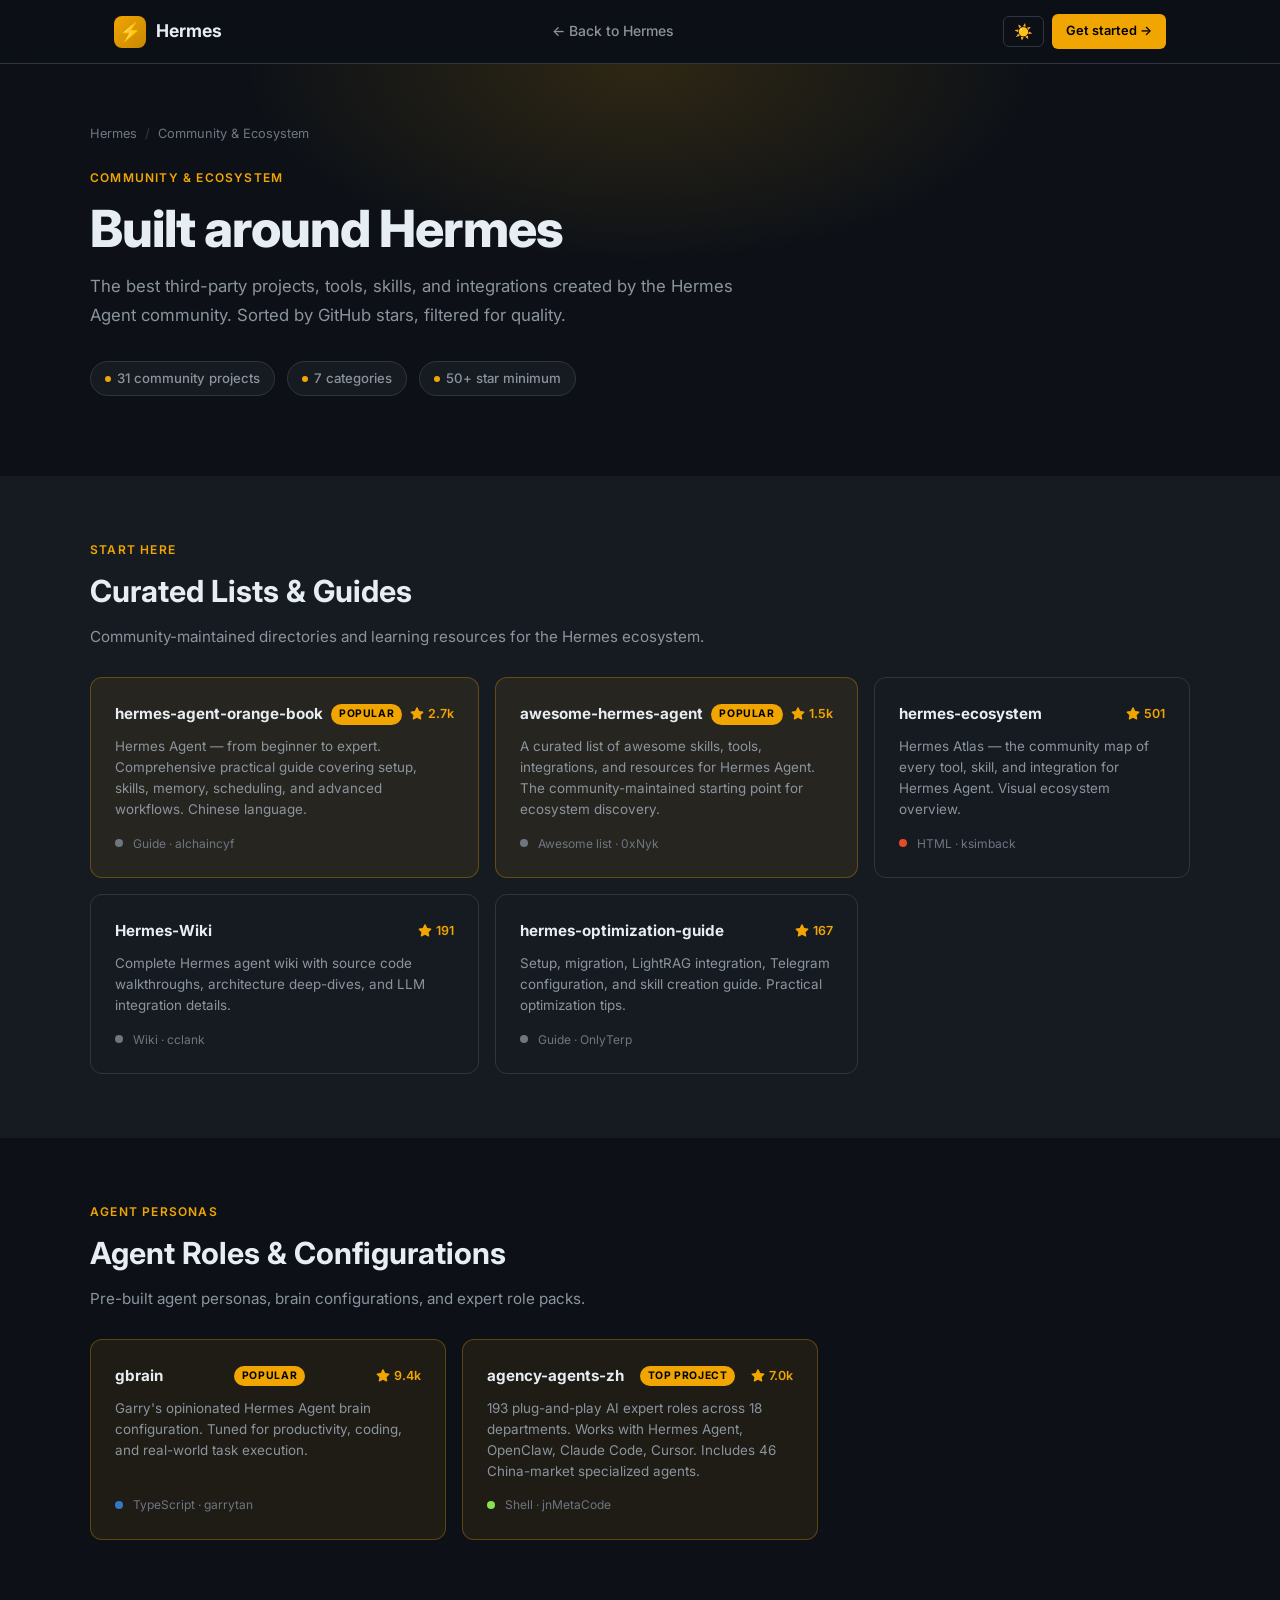
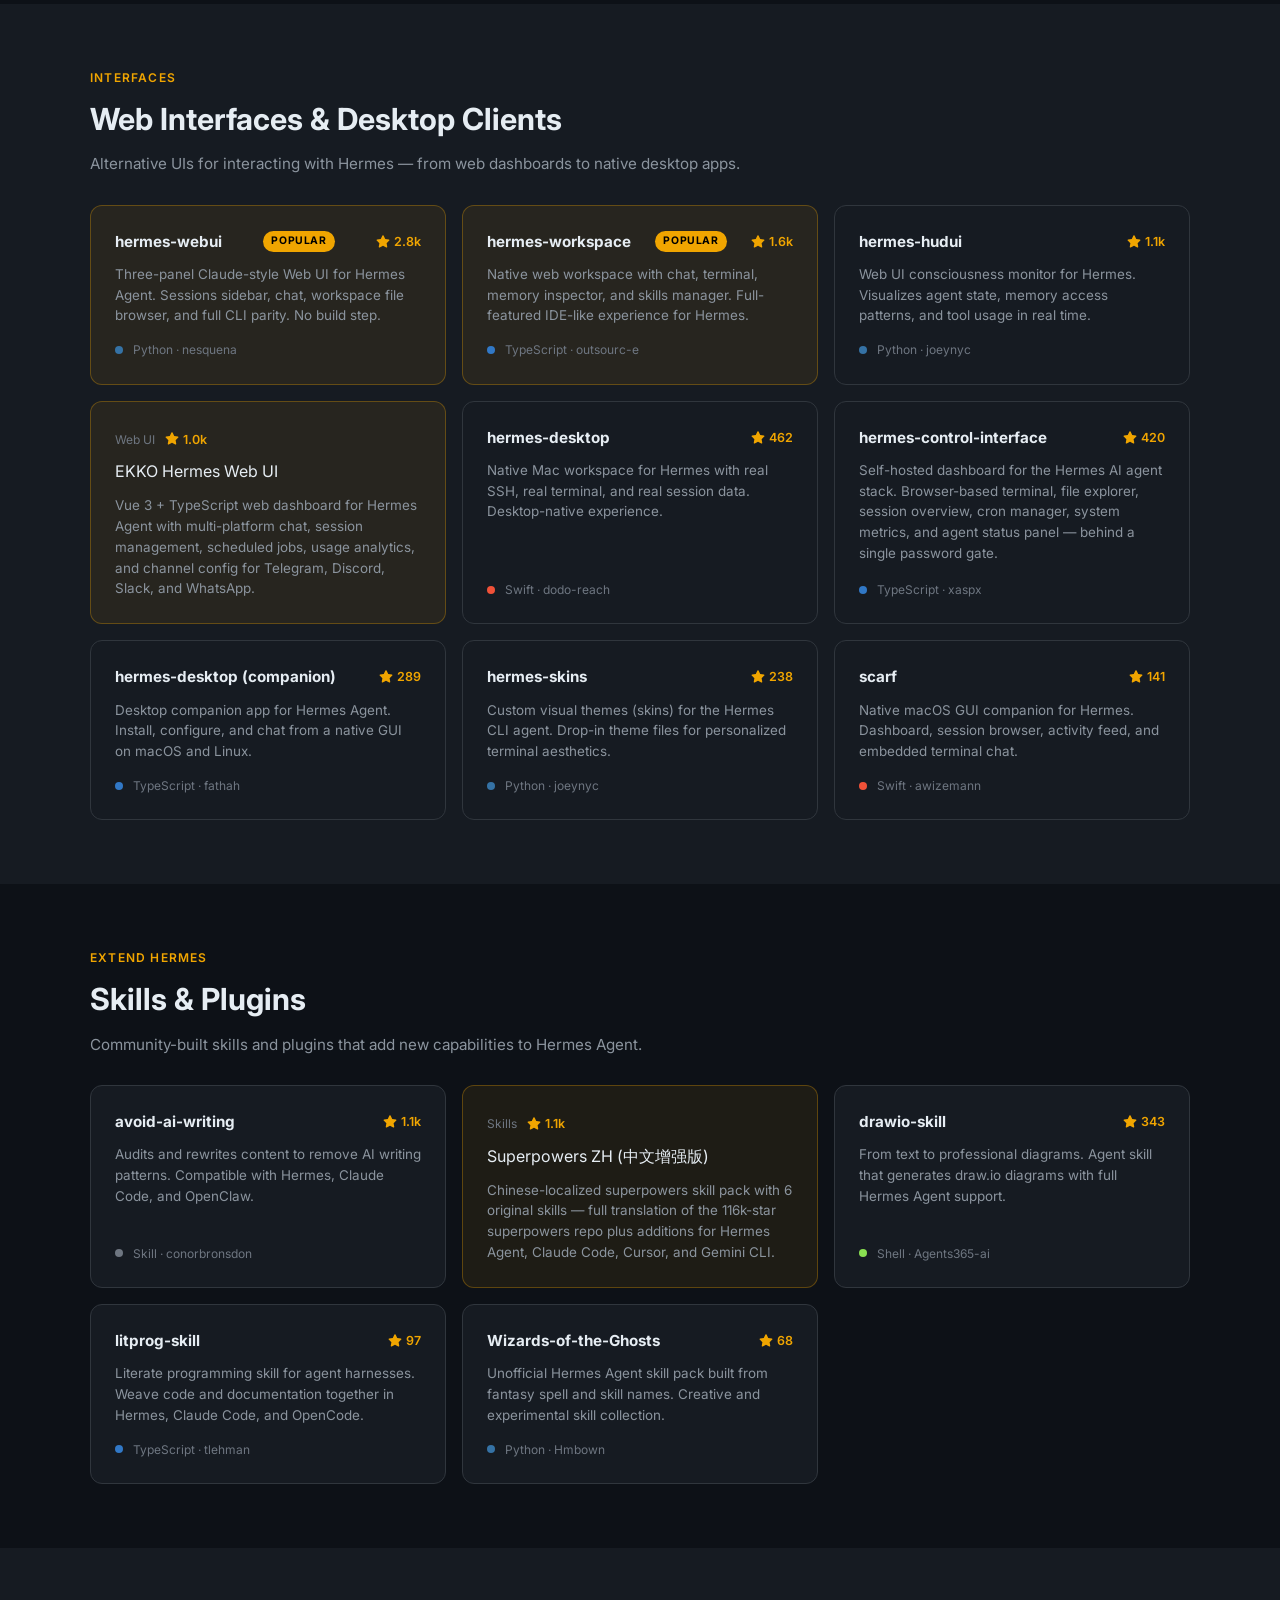
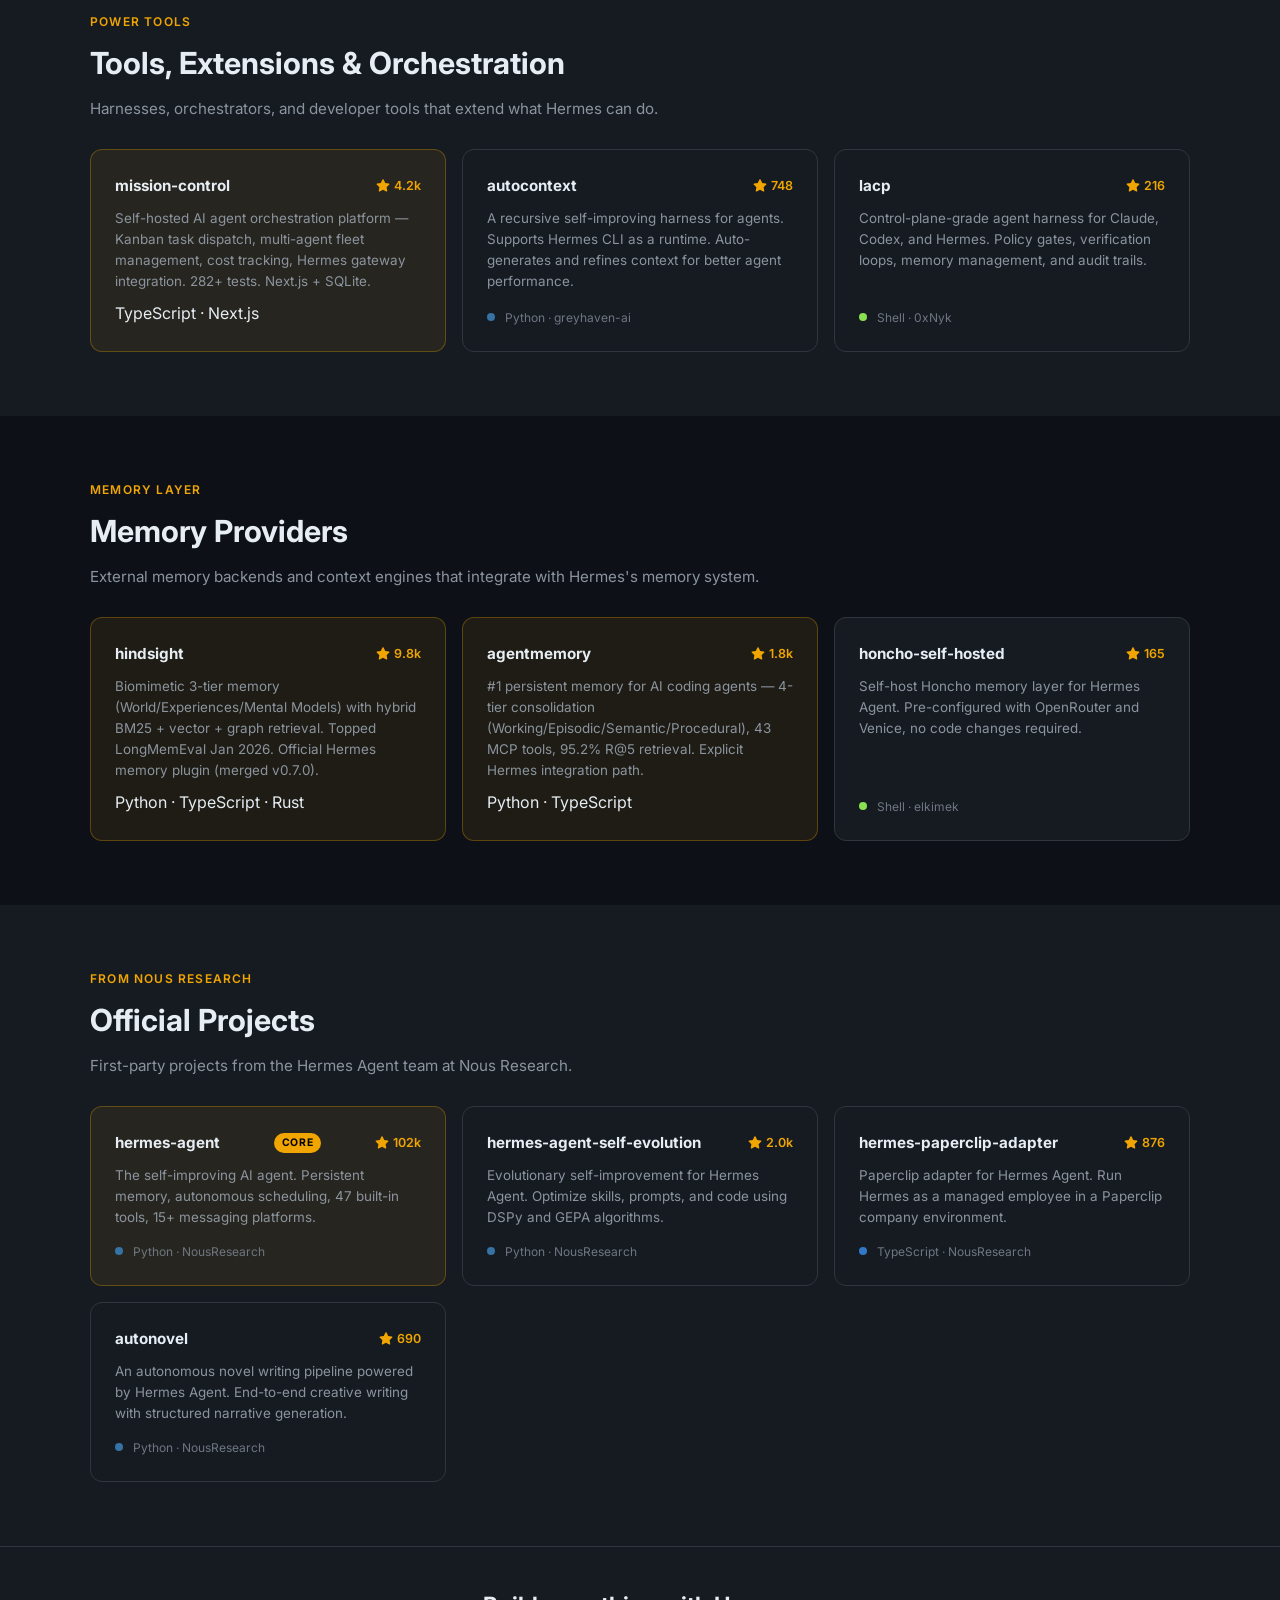
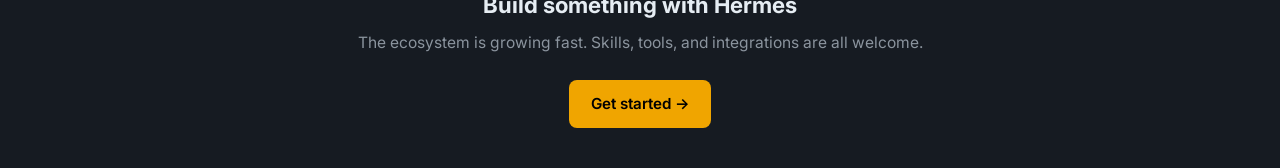
==== community/index.html @ 87315afb "docs(community): update star counts + sort projects by stars within each category" ====
<!DOCTYPE html>
<html lang="en" data-theme="dark">
<head>
  <script>
    // Canonical URL: strip trailing index.html so links always show the clean path
    (function(){
      var p = window.location.pathname;
      if (p.endsWith('/index.html')) {
        var clean = p.slice(0, p.length - 'index.html'.length);
        window.history.replaceState(null, '', clean + window.location.search + window.location.hash);
      }
    })();
  </script>
  <meta charset="UTF-8" />
  <meta name="viewport" content="width=device-width, initial-scale=1.0" />
  <title>Hermes Ecosystem — Community Projects &amp; Tools</title>
  <meta name="description" content="The best third-party projects, tools, skills, and integrations built around Hermes Agent by the open-source community." />
  <meta property="og:title" content="Hermes Ecosystem — Community Projects & Tools" />
  <meta property="og:description" content="The best third-party projects, tools, skills, and integrations built around Hermes Agent." />
  <meta property="og:type" content="website" />
  <link rel="icon" href="data:image/svg+xml,<svg xmlns='http://www.w3.org/2000/svg' viewBox='0 0 100 100'><text y='.9em' font-size='90'>⚡</text></svg>" />
  <link rel="preconnect" href="https://fonts.googleapis.com" />
  <link rel="preconnect" href="https://fonts.gstatic.com" crossorigin />
  <link href="https://fonts.googleapis.com/css2?family=Inter:wght@300;400;500;600;700;800&family=JetBrains+Mono:wght@400;500&display=swap" rel="stylesheet" />
  <style>
    :root {
      --bg-primary: #0d1117;
      --bg-secondary: #161b22;
      --bg-tertiary: #21262d;
      --bg-card: #161b22;
      --bg-card-hover: #1c2128;
      --border: #30363d;
      --border-hover: #484f58;
      --text-primary: #e6edf3;
      --text-secondary: #8b949e;
      --text-muted: #6e7681;
      --accent: #f0a500;
      --accent-dim: #c88800;
      --accent-glow: rgba(240,165,0,0.15);
      --accent-subtle: rgba(240,165,0,0.08);
      --green: #3fb950;
      --red: #f85149;
      --blue: #58a6ff;
      --purple: #bc8cff;
      --nav-height: 64px;
      --radius: 8px;
      --radius-lg: 12px;
      --shadow: 0 1px 3px rgba(0,0,0,0.4),0 4px 16px rgba(0,0,0,0.3);
    }
    [data-theme="light"] {
      --bg-primary: #ffffff;
      --bg-secondary: #f6f8fa;
      --bg-tertiary: #eaeef2;
      --bg-card: #ffffff;
      --bg-card-hover: #f6f8fa;
      --border: #d0d7de;
      --border-hover: #9198a1;
      --text-primary: #1f2328;
      --text-secondary: #656d76;
      --text-muted: #9198a1;
      --accent: #c07800;
      --accent-dim: #a06000;
      --accent-glow: rgba(192,120,0,0.12);
      --accent-subtle: rgba(192,120,0,0.06);
      --green: #1a7f37;
      --red: #cf222e;
      --blue: #0969da;
      --purple: #7c3aed;
      --shadow: 0 1px 3px rgba(0,0,0,0.1),0 4px 16px rgba(0,0,0,0.06);
    }
    *,*::before,*::after{box-sizing:border-box;margin:0;padding:0}
    html{scroll-behavior:smooth;font-size:16px;overflow-x:hidden}
    body{font-family:'Inter',-apple-system,BlinkMacSystemFont,'Segoe UI',sans-serif;background:var(--bg-primary);color:var(--text-primary);line-height:1.6;transition:background 0.2s,color 0.2s;-webkit-font-smoothing:antialiased}
    a{color:var(--accent);text-decoration:none;transition:color 0.15s}
    a:hover{color:var(--accent-dim)}
    ::-webkit-scrollbar{width:6px;height:6px}
    ::-webkit-scrollbar-track{background:var(--bg-secondary)}
    ::-webkit-scrollbar-thumb{background:var(--border);border-radius:3px}

    /* Nav */
    #nav{position:fixed;top:0;left:0;right:0;height:var(--nav-height);background:rgba(13,17,23,0.92);backdrop-filter:blur(12px);-webkit-backdrop-filter:blur(12px);border-bottom:1px solid var(--border);z-index:1000}
    [data-theme="light"] #nav{background:rgba(255,255,255,0.92)}
    .nav-inner{max-width:1100px;margin:0 auto;padding:0 24px;height:100%;display:flex;align-items:center;justify-content:space-between;gap:16px}
    .nav-logo{display:flex;align-items:center;gap:10px;font-weight:700;font-size:1.1rem;color:var(--text-primary);text-decoration:none;flex-shrink:0}
    .nav-logo-icon{width:32px;height:32px;background:linear-gradient(135deg,var(--accent),var(--accent-dim));border-radius:8px;display:flex;align-items:center;justify-content:center;font-size:18px;line-height:1}
    .nav-back{display:flex;align-items:center;gap:6px;color:var(--text-secondary);font-size:0.875rem;font-weight:500;padding:6px 12px;border-radius:6px;transition:color 0.15s,background 0.15s;text-decoration:none}
    .nav-back:hover{color:var(--text-primary);background:var(--bg-tertiary)}
    .btn-theme{background:none;border:1px solid var(--border);color:var(--text-secondary);cursor:pointer;padding:7px 10px;border-radius:6px;font-size:15px;line-height:1;transition:border-color 0.15s,color 0.15s,background 0.15s}
    .btn-theme:hover{border-color:var(--border-hover);color:var(--text-primary);background:var(--bg-tertiary)}
    .hamburger{display:none;flex-direction:column;gap:5px;cursor:pointer;padding:6px;border:1px solid var(--border);border-radius:6px;background:none;transition:border-color 0.15s;flex-shrink:0}
    .hamburger:hover{border-color:var(--border-hover)}
    .hamburger span{display:block;width:20px;height:2px;background:var(--text-secondary);border-radius:2px;transition:transform 0.2s,opacity 0.2s}
    .hamburger.open span:nth-child(1){transform:translateY(7px) rotate(45deg)}
    .hamburger.open span:nth-child(2){opacity:0}
    .hamburger.open span:nth-child(3){transform:translateY(-7px) rotate(-45deg)}
    #community-mobile-menu{display:none;position:fixed;top:var(--nav-height);left:0;right:0;background:var(--bg-secondary);border-bottom:1px solid var(--border);padding:16px 24px;z-index:999;flex-direction:column;gap:4px}
    #community-mobile-menu.open{display:flex}
    #community-mobile-menu a{color:var(--text-secondary);font-size:0.95rem;font-weight:500;padding:10px 12px;border-radius:6px;transition:color 0.15s,background 0.15s;text-decoration:none}
    #community-mobile-menu a:hover{color:var(--text-primary);background:var(--bg-tertiary)}
    .btn-cta{background:var(--accent);color:#000;font-size:0.8rem;font-weight:600;padding:7px 14px;border-radius:6px;border:none;cursor:pointer;text-decoration:none;display:inline-block;transition:background 0.15s,transform 0.1s;white-space:nowrap}
    .btn-cta:hover{background:var(--accent-dim);color:#000;transform:translateY(-1px)}

    /* Layout */
    main{padding-top:var(--nav-height)}
    .hero{padding:60px 24px 48px;background:var(--bg-primary);position:relative;overflow:hidden}
    .hero::before{content:'';position:absolute;top:-200px;left:50%;transform:translateX(-50%);width:800px;height:400px;background:radial-gradient(ellipse at center,var(--accent-glow) 0%,transparent 70%);pointer-events:none}
    .container{max-width:1100px;margin:0 auto;position:relative}
    .section{padding:64px 24px}
    .section-alt{background:var(--bg-secondary)}

    /* Breadcrumb */
    .breadcrumb{display:flex;align-items:center;gap:8px;font-size:0.8rem;color:var(--text-muted);margin-bottom:24px;flex-wrap:wrap}
    .breadcrumb a{color:var(--text-muted)}
    .breadcrumb a:hover{color:var(--accent)}
    .breadcrumb-sep{opacity:0.4}

    /* Hero content */
    .page-label{font-size:0.75rem;font-weight:600;letter-spacing:0.1em;text-transform:uppercase;color:var(--accent);margin-bottom:12px}
    .page-title{font-size:clamp(2rem,5vw,3.2rem);font-weight:800;line-height:1.1;letter-spacing:-0.02em;margin-bottom:16px}
    .page-sub{font-size:1.05rem;color:var(--text-secondary);max-width:680px;line-height:1.7;margin-bottom:32px}

    /* Stats bar */
    .stats-bar{display:flex;flex-wrap:wrap;gap:12px;margin-bottom:32px}
    .stat-pill{display:inline-flex;align-items:center;gap:6px;background:var(--bg-secondary);border:1px solid var(--border);color:var(--text-secondary);font-size:0.825rem;font-weight:500;padding:6px 14px;border-radius:100px}
    .stat-pill .dot{width:6px;height:6px;background:var(--accent);border-radius:50%;flex-shrink:0}

    /* Category sections */
    .cat-label{font-size:0.75rem;font-weight:600;letter-spacing:0.1em;text-transform:uppercase;color:var(--accent);margin-bottom:8px}
    .cat-title{font-size:clamp(1.4rem,3vw,1.9rem);font-weight:700;margin-bottom:8px;color:var(--text-primary)}
    .cat-desc{font-size:0.95rem;color:var(--text-secondary);max-width:680px;line-height:1.65;margin-bottom:28px}

    /* Project cards */
    .project-grid{display:grid;grid-template-columns:repeat(3,1fr);gap:16px;margin-bottom:0}
    .project-card{background:var(--bg-card);border:1px solid var(--border);border-radius:var(--radius-lg);padding:24px;display:flex;flex-direction:column;gap:10px;transition:border-color 0.2s,transform 0.15s,background 0.2s;text-decoration:none;color:inherit}
    .project-card:hover{border-color:var(--accent);transform:translateY(-3px);background:var(--bg-card-hover);color:inherit}
    .project-header{display:flex;align-items:center;justify-content:space-between;gap:8px}
    .project-name{font-size:0.95rem;font-weight:700;color:var(--text-primary);overflow:hidden;text-overflow:ellipsis;white-space:nowrap}
    .project-stars{display:inline-flex;align-items:center;gap:4px;font-size:0.78rem;font-weight:600;color:var(--accent);white-space:nowrap;flex-shrink:0}
    .project-stars svg{width:14px;height:14px;fill:var(--accent)}
    .project-desc{font-size:0.84rem;color:var(--text-secondary);line-height:1.55;flex:1}
    .project-meta{display:flex;align-items:center;gap:10px;font-size:0.75rem;color:var(--text-muted);margin-top:auto;padding-top:4px}
    .lang-dot{width:8px;height:8px;border-radius:50%;flex-shrink:0}
    .lang-python{background:#3572A5}
    .lang-ts{background:#3178c6}
    .lang-js{background:#f1e05a}
    .lang-swift{background:#F05138}
    .lang-shell{background:#89e051}
    .lang-html{background:#e34c26}
    .lang-go{background:#00ADD8}
    .lang-rust{background:#dea584}
    .lang-makefile{background:#427819}
    .lang-docs{background:var(--text-muted)}

    /* Featured card (wider) */
    .project-card.featured{border-color:rgba(240,165,0,0.3);background:var(--accent-subtle)}
    .project-card.featured:hover{border-color:var(--accent)}
    .featured-badge{font-size:0.65rem;font-weight:700;letter-spacing:0.06em;text-transform:uppercase;background:var(--accent);color:#000;padding:2px 8px;border-radius:100px;flex-shrink:0}

    /* CTA footer */
    .cta-strip{background:var(--bg-secondary);border-top:1px solid var(--border);padding:40px 24px;text-align:center}
    .cta-strip h2{font-size:1.4rem;font-weight:700;margin-bottom:8px}
    .cta-strip p{color:var(--text-secondary);margin-bottom:24px;font-size:0.975rem}
    .cta-btns{display:flex;gap:12px;justify-content:center;flex-wrap:wrap}
    .btn-primary{display:inline-flex;align-items:center;gap:6px;background:var(--accent);color:#000;font-weight:600;font-size:0.95rem;padding:12px 22px;border-radius:8px;transition:background 0.15s,transform 0.1s}
    .btn-primary:hover{background:var(--accent-dim);color:#000;transform:translateY(-1px)}
    .btn-secondary{display:inline-flex;align-items:center;gap:6px;background:var(--bg-card);border:1px solid var(--border);color:var(--text-primary);font-weight:500;font-size:0.95rem;padding:12px 22px;border-radius:8px;transition:border-color 0.15s,background 0.15s}
    .btn-secondary:hover{border-color:var(--border-hover);background:var(--bg-card-hover);color:var(--text-primary)}

    /* Responsive */
    @media(max-width:900px){.project-grid{grid-template-columns:repeat(2,1fr)}}
    @media(max-width:640px){
      .project-grid{grid-template-columns:1fr}
      .nav-back{display:none}
      .btn-cta{display:none}
      .hamburger{display:flex}
      .nav-inner{gap:8px}
      .hero{padding:48px 16px 36px}
      .section{padding:48px 16px}
    }
  </style>
</head>
<body>

<nav id="nav">
  <div class="nav-inner">
    <a href="../index.html" class="nav-logo">
      <div class="nav-logo-icon">&#9889;</div>
      Hermes
    </a>
    <a href="../index.html#resources" class="nav-back"><span>&larr; Back to Hermes</span></a>
    <div style="display:flex;align-items:center;gap:8px;flex-shrink:0">
      <button class="btn-theme" id="theme-toggle" aria-label="Toggle theme">🌙</button>
      <a href="https://hermes-agent.nousresearch.com/docs/getting-started/installation" class="btn-cta" target="_blank" rel="noopener">Get started &rarr;</a>
    </div>
    <button class="hamburger" id="community-hamburger" aria-label="Open menu">
      <span></span><span></span><span></span>
    </button>
  </div>
</nav>

<div id="community-mobile-menu">
  <a href="../index.html">⚡ Hermes Home</a>
  <a href="../index.html#why">Why Hermes</a>
  <a href="../index.html#features">Features</a>
  <a href="../index.html#compare">Compare</a>
  <a href="../index.html#install">Install</a>
  <a href="../index.html#resources">Resources</a>
  <a href="../eli5/" style="color:var(--accent)">🧠 ELI5 — What is Hermes?</a>
  <a href="../models/" style="color:var(--accent)">🤖 Best Models 2026</a>
  <a href="../index.html#resources" style="color:var(--accent)">🌎 Community &amp; Ecosystem</a>
  <a href="https://hermes-agent.nousresearch.com/docs/getting-started/installation" target="_blank" rel="noopener" style="color:var(--accent);margin-top:4px">Get started →</a>
</div>

<main>
  <div class="hero">
    <div class="container">
      <nav class="breadcrumb" aria-label="Breadcrumb">
        <a href="../index.html">Hermes</a>
        <span class="breadcrumb-sep">/</span>
        <span>Community &amp; Ecosystem</span>
      </nav>

      <div class="page-label">Community &amp; Ecosystem</div>
      <h1 class="page-title">Built around Hermes</h1>
      <p class="page-sub">The best third-party projects, tools, skills, and integrations created by the Hermes Agent community. Sorted by GitHub stars, filtered for quality.</p>

      <div class="stats-bar">
        <span class="stat-pill"><span class="dot"></span>31 community projects</span>
        <span class="stat-pill"><span class="dot"></span>7 categories</span>
        <span class="stat-pill"><span class="dot"></span>50+ star minimum</span>
      </div>
    </div>
  </div>

  <!-- ===== CURATED LISTS & GUIDES ===== -->
  <div class="section section-alt">
    <div class="container">
      <p class="cat-label">Start here</p>
      <h2 class="cat-title">Curated Lists &amp; Guides</h2>
      <p class="cat-desc">Community-maintained directories and learning resources for the Hermes ecosystem.</p>
      <div class="project-grid">

        <a href="https://github.com/alchaincyf/hermes-agent-orange-book" target="_blank" rel="noopener" class="project-card featured">
          <div class="project-header">
            <div class="project-name">hermes-agent-orange-book</div>
            <span class="featured-badge">Popular</span>
            <span class="project-stars"><svg viewBox="0 0 16 16"><path d="M8 .25a.75.75 0 0 1 .673.418l1.882 3.815 4.21.612a.75.75 0 0 1 .416 1.279l-3.046 2.97.719 4.192a.75.75 0 0 1-1.088.791L8 12.347l-3.766 1.98a.75.75 0 0 1-1.088-.79l.72-4.194L.818 6.374a.75.75 0 0 1 .416-1.28l4.21-.611L7.327.668A.75.75 0 0 1 8 .25z"/></svg>2.7k</span>
          </div>
          <div class="project-desc">Hermes Agent &mdash; from beginner to expert. Comprehensive practical guide covering setup, skills, memory, scheduling, and advanced workflows. Chinese language.</div>
          <div class="project-meta"><span class="lang-dot lang-docs"></span> Guide &middot; alchaincyf</div>
        </a>

        <a href="https://github.com/0xNyk/awesome-hermes-agent" target="_blank" rel="noopener" class="project-card featured">
          <div class="project-header">
            <div class="project-name">awesome-hermes-agent</div>
            <span class="featured-badge">Popular</span>
            <span class="project-stars"><svg viewBox="0 0 16 16"><path d="M8 .25a.75.75 0 0 1 .673.418l1.882 3.815 4.21.612a.75.75 0 0 1 .416 1.279l-3.046 2.97.719 4.192a.75.75 0 0 1-1.088.791L8 12.347l-3.766 1.98a.75.75 0 0 1-1.088-.79l.72-4.194L.818 6.374a.75.75 0 0 1 .416-1.28l4.21-.611L7.327.668A.75.75 0 0 1 8 .25z"/></svg>1.5k</span>
          </div>
          <div class="project-desc">A curated list of awesome skills, tools, integrations, and resources for Hermes Agent. The community-maintained starting point for ecosystem discovery.</div>
          <div class="project-meta"><span class="lang-dot lang-docs"></span> Awesome list &middot; 0xNyk</div>
        </a>

        <a href="https://github.com/ksimback/hermes-ecosystem" target="_blank" rel="noopener" class="project-card">
          <div class="project-header">
            <div class="project-name">hermes-ecosystem</div>
            <span class="project-stars"><svg viewBox="0 0 16 16"><path d="M8 .25a.75.75 0 0 1 .673.418l1.882 3.815 4.21.612a.75.75 0 0 1 .416 1.279l-3.046 2.97.719 4.192a.75.75 0 0 1-1.088.791L8 12.347l-3.766 1.98a.75.75 0 0 1-1.088-.79l.72-4.194L.818 6.374a.75.75 0 0 1 .416-1.28l4.21-.611L7.327.668A.75.75 0 0 1 8 .25z"/></svg>501</span>
          </div>
          <div class="project-desc">Hermes Atlas &mdash; the community map of every tool, skill, and integration for Hermes Agent. Visual ecosystem overview.</div>
          <div class="project-meta"><span class="lang-dot lang-html"></span> HTML &middot; ksimback</div>
        </a>

        <a href="https://github.com/cclank/Hermes-Wiki" target="_blank" rel="noopener" class="project-card">
          <div class="project-header">
            <div class="project-name">Hermes-Wiki</div>
            <span class="project-stars"><svg viewBox="0 0 16 16"><path d="M8 .25a.75.75 0 0 1 .673.418l1.882 3.815 4.21.612a.75.75 0 0 1 .416 1.279l-3.046 2.97.719 4.192a.75.75 0 0 1-1.088.791L8 12.347l-3.766 1.98a.75.75 0 0 1-1.088-.79l.72-4.194L.818 6.374a.75.75 0 0 1 .416-1.28l4.21-.611L7.327.668A.75.75 0 0 1 8 .25z"/></svg>191</span>
          </div>
          <div class="project-desc">Complete Hermes agent wiki with source code walkthroughs, architecture deep-dives, and LLM integration details.</div>
          <div class="project-meta"><span class="lang-dot lang-docs"></span> Wiki &middot; cclank</div>
        </a>

        <a href="https://github.com/OnlyTerp/hermes-optimization-guide" target="_blank" rel="noopener" class="project-card">
          <div class="project-header">
            <div class="project-name">hermes-optimization-guide</div>
            <span class="project-stars"><svg viewBox="0 0 16 16"><path d="M8 .25a.75.75 0 0 1 .673.418l1.882 3.815 4.21.612a.75.75 0 0 1 .416 1.279l-3.046 2.97.719 4.192a.75.75 0 0 1-1.088.791L8 12.347l-3.766 1.98a.75.75 0 0 1-1.088-.79l.72-4.194L.818 6.374a.75.75 0 0 1 .416-1.28l4.21-.611L7.327.668A.75.75 0 0 1 8 .25z"/></svg>167</span>
          </div>
          <div class="project-desc">Setup, migration, LightRAG integration, Telegram configuration, and skill creation guide. Practical optimization tips.</div>
          <div class="project-meta"><span class="lang-dot lang-docs"></span> Guide &middot; OnlyTerp</div>
        </a>

      </div>
    </div>
  </div>

  <!-- ===== AGENT ROLES & CONFIGS ===== -->
  <div class="section">
    <div class="container">
      <p class="cat-label">Agent personas</p>
      <h2 class="cat-title">Agent Roles &amp; Configurations</h2>
      <p class="cat-desc">Pre-built agent personas, brain configurations, and expert role packs.</p>
      <div class="project-grid">

        <a href="https://github.com/garrytan/gbrain" target="_blank" rel="noopener" class="project-card featured">
          <div class="project-header">
            <div class="project-name">gbrain</div>
            <span class="featured-badge">Popular</span>
            <span class="project-stars"><svg viewBox="0 0 16 16"><path d="M8 .25a.75.75 0 0 1 .673.418l1.882 3.815 4.21.612a.75.75 0 0 1 .416 1.279l-3.046 2.97.719 4.192a.75.75 0 0 1-1.088.791L8 12.347l-3.766 1.98a.75.75 0 0 1-1.088-.79l.72-4.194L.818 6.374a.75.75 0 0 1 .416-1.28l4.21-.611L7.327.668A.75.75 0 0 1 8 .25z"/></svg>9.4k</span>
          </div>
          <div class="project-desc">Garry's opinionated Hermes Agent brain configuration. Tuned for productivity, coding, and real-world task execution.</div>
          <div class="project-meta"><span class="lang-dot lang-ts"></span> TypeScript &middot; garrytan</div>
        </a>

        <a href="https://github.com/jnMetaCode/agency-agents-zh" target="_blank" rel="noopener" class="project-card featured">
          <div class="project-header">
            <div class="project-name">agency-agents-zh</div>
            <span class="featured-badge">Top project</span>
            <span class="project-stars"><svg viewBox="0 0 16 16"><path d="M8 .25a.75.75 0 0 1 .673.418l1.882 3.815 4.21.612a.75.75 0 0 1 .416 1.279l-3.046 2.97.719 4.192a.75.75 0 0 1-1.088.791L8 12.347l-3.766 1.98a.75.75 0 0 1-1.088-.79l.72-4.194L.818 6.374a.75.75 0 0 1 .416-1.28l4.21-.611L7.327.668A.75.75 0 0 1 8 .25z"/></svg>7.0k</span>
          </div>
          <div class="project-desc">193 plug-and-play AI expert roles across 18 departments. Works with Hermes Agent, OpenClaw, Claude Code, Cursor. Includes 46 China-market specialized agents.</div>
          <div class="project-meta"><span class="lang-dot lang-shell"></span> Shell &middot; jnMetaCode</div>
        </a>

      </div>
    </div>
  </div>

  <!-- ===== WEB INTERFACES & DESKTOP ===== -->
  <div class="section section-alt">
    <div class="container">
      <p class="cat-label">Interfaces</p>
      <h2 class="cat-title">Web Interfaces &amp; Desktop Clients</h2>
      <p class="cat-desc">Alternative UIs for interacting with Hermes &mdash; from web dashboards to native desktop apps.</p>
      <div class="project-grid">

        <a href="https://github.com/nesquena/hermes-webui" target="_blank" rel="noopener" class="project-card featured">
          <div class="project-header">
            <div class="project-name">hermes-webui</div>
            <span class="featured-badge">Popular</span>
            <span class="project-stars"><svg viewBox="0 0 16 16"><path d="M8 .25a.75.75 0 0 1 .673.418l1.882 3.815 4.21.612a.75.75 0 0 1 .416 1.279l-3.046 2.97.719 4.192a.75.75 0 0 1-1.088.791L8 12.347l-3.766 1.98a.75.75 0 0 1-1.088-.79l.72-4.194L.818 6.374a.75.75 0 0 1 .416-1.28l4.21-.611L7.327.668A.75.75 0 0 1 8 .25z"/></svg>2.8k</span>
          </div>
          <div class="project-desc">Three-panel Claude-style Web UI for Hermes Agent. Sessions sidebar, chat, workspace file browser, and full CLI parity. No build step.</div>
          <div class="project-meta"><span class="lang-dot lang-python"></span> Python &middot; nesquena</div>
        </a>

        
        <a href="https://github.com/outsourc-e/hermes-workspace" target="_blank" rel="noopener" class="project-card featured">
          <div class="project-header">
            <div class="project-name">hermes-workspace</div>
            <span class="featured-badge">Popular</span>
            <span class="project-stars"><svg viewBox="0 0 16 16"><path d="M8 .25a.75.75 0 0 1 .673.418l1.882 3.815 4.21.612a.75.75 0 0 1 .416 1.279l-3.046 2.97.719 4.192a.75.75 0 0 1-1.088.791L8 12.347l-3.766 1.98a.75.75 0 0 1-1.088-.79l.72-4.194L.818 6.374a.75.75 0 0 1 .416-1.28l4.21-.611L7.327.668A.75.75 0 0 1 8 .25z"/></svg>1.6k</span>
          </div>
          <div class="project-desc">Native web workspace with chat, terminal, memory inspector, and skills manager. Full-featured IDE-like experience for Hermes.</div>
          <div class="project-meta"><span class="lang-dot lang-ts"></span> TypeScript &middot; outsourc-e</div>
        </a>

        
        <a href="https://github.com/joeynyc/hermes-hudui" target="_blank" rel="noopener" class="project-card">
          <div class="project-header">
            <div class="project-name">hermes-hudui</div>
            <span class="project-stars"><svg viewBox="0 0 16 16"><path d="M8 .25a.75.75 0 0 1 .673.418l1.882 3.815 4.21.612a.75.75 0 0 1 .416 1.279l-3.046 2.97.719 4.192a.75.75 0 0 1-1.088.791L8 12.347l-3.766 1.98a.75.75 0 0 1-1.088-.79l.72-4.194L.818 6.374a.75.75 0 0 1 .416-1.28l4.21-.611L7.327.668A.75.75 0 0 1 8 .25z"/></svg>1.1k</span>
          </div>
          <div class="project-desc">Web UI consciousness monitor for Hermes. Visualizes agent state, memory access patterns, and tool usage in real time.</div>
          <div class="project-meta"><span class="lang-dot lang-python"></span> Python &middot; joeynyc</div>
        </a>

        
        <a href="https://github.com/EKKOLearnAI/hermes-web-ui" target="_blank" rel="noopener" class="project-card featured">
          <div class="project-meta">
            <span class="project-tag">Web UI</span>
            <span class="project-stars"><svg viewBox="0 0 16 16"><path d="M8 .25a.75.75 0 0 1 .673.418l1.882 3.815 4.21.612a.75.75 0 0 1 .416 1.279l-3.046 2.97.719 4.192a.75.75 0 0 1-1.088.791L8 12.347l-3.766 1.98a.75.75 0 0 1-1.088-.79l.72-4.194L.818 6.374a.75.75 0 0 1 .416-1.28l4.21-.611L7.327.668A.75.75 0 0 1 8 .25z"/></svg>1.0k</span>
          </div>
          <div class="project-title">EKKO Hermes Web UI</div>
          <div class="project-desc">Vue 3 + TypeScript web dashboard for Hermes Agent with multi-platform chat, session management, scheduled jobs, usage analytics, and channel config for Telegram, Discord, Slack, and WhatsApp.</div>
        </a>

        
        <a href="https://github.com/dodo-reach/hermes-desktop" target="_blank" rel="noopener" class="project-card">
          <div class="project-header">
            <div class="project-name">hermes-desktop</div>
            <span class="project-stars"><svg viewBox="0 0 16 16"><path d="M8 .25a.75.75 0 0 1 .673.418l1.882 3.815 4.21.612a.75.75 0 0 1 .416 1.279l-3.046 2.97.719 4.192a.75.75 0 0 1-1.088.791L8 12.347l-3.766 1.98a.75.75 0 0 1-1.088-.79l.72-4.194L.818 6.374a.75.75 0 0 1 .416-1.28l4.21-.611L7.327.668A.75.75 0 0 1 8 .25z"/></svg>462</span>
          </div>
          <div class="project-desc">Native Mac workspace for Hermes with real SSH, real terminal, and real session data. Desktop-native experience.</div>
          <div class="project-meta"><span class="lang-dot lang-swift"></span> Swift &middot; dodo-reach</div>
        </a>

        
        <a href="https://github.com/xaspx/hermes-control-interface" target="_blank" rel="noopener" class="project-card">
          <div class="project-header">
            <div class="project-name">hermes-control-interface</div>
            <span class="project-stars"><svg viewBox="0 0 16 16"><path d="M8 .25a.75.75 0 0 1 .673.418l1.882 3.815 4.21.612a.75.75 0 0 1 .416 1.279l-3.046 2.97.719 4.192a.75.75 0 0 1-1.088.791L8 12.347l-3.766 1.98a.75.75 0 0 1-1.088-.79l.72-4.194L.818 6.374a.75.75 0 0 1 .416-1.28l4.21-.611L7.327.668A.75.75 0 0 1 8 .25z"/></svg>420</span>
          </div>
          <div class="project-desc">Self-hosted dashboard for the Hermes AI agent stack. Browser-based terminal, file explorer, session overview, cron manager, system metrics, and agent status panel — behind a single password gate.</div>
          <div class="project-meta"><span class="lang-dot lang-ts"></span> TypeScript &middot; xaspx</div>
        </a>

        
        <a href="https://github.com/fathah/hermes-desktop" target="_blank" rel="noopener" class="project-card">
          <div class="project-header">
            <div class="project-name">hermes-desktop (companion)</div>
            <span class="project-stars"><svg viewBox="0 0 16 16"><path d="M8 .25a.75.75 0 0 1 .673.418l1.882 3.815 4.21.612a.75.75 0 0 1 .416 1.279l-3.046 2.97.719 4.192a.75.75 0 0 1-1.088.791L8 12.347l-3.766 1.98a.75.75 0 0 1-1.088-.79l.72-4.194L.818 6.374a.75.75 0 0 1 .416-1.28l4.21-.611L7.327.668A.75.75 0 0 1 8 .25z"/></svg>289</span>
          </div>
          <div class="project-desc">Desktop companion app for Hermes Agent. Install, configure, and chat from a native GUI on macOS and Linux.</div>
          <div class="project-meta"><span class="lang-dot lang-ts"></span> TypeScript &middot; fathah</div>
        </a>

        
        <a href="https://github.com/joeynyc/hermes-skins" target="_blank" rel="noopener" class="project-card">
          <div class="project-header">
            <div class="project-name">hermes-skins</div>
            <span class="project-stars"><svg viewBox="0 0 16 16"><path d="M8 .25a.75.75 0 0 1 .673.418l1.882 3.815 4.21.612a.75.75 0 0 1 .416 1.279l-3.046 2.97.719 4.192a.75.75 0 0 1-1.088.791L8 12.347l-3.766 1.98a.75.75 0 0 1-1.088-.79l.72-4.194L.818 6.374a.75.75 0 0 1 .416-1.28l4.21-.611L7.327.668A.75.75 0 0 1 8 .25z"/></svg>238</span>
          </div>
          <div class="project-desc">Custom visual themes (skins) for the Hermes CLI agent. Drop-in theme files for personalized terminal aesthetics.</div>
          <div class="project-meta"><span class="lang-dot lang-python"></span> Python &middot; joeynyc</div>
        </a>

        
        <a href="https://github.com/awizemann/scarf" target="_blank" rel="noopener" class="project-card">
          <div class="project-header">
            <div class="project-name">scarf</div>
            <span class="project-stars"><svg viewBox="0 0 16 16"><path d="M8 .25a.75.75 0 0 1 .673.418l1.882 3.815 4.21.612a.75.75 0 0 1 .416 1.279l-3.046 2.97.719 4.192a.75.75 0 0 1-1.088.791L8 12.347l-3.766 1.98a.75.75 0 0 1-1.088-.79l.72-4.194L.818 6.374a.75.75 0 0 1 .416-1.28l4.21-.611L7.327.668A.75.75 0 0 1 8 .25z"/></svg>141</span>
          </div>
          <div class="project-desc">Native macOS GUI companion for Hermes. Dashboard, session browser, activity feed, and embedded terminal chat.</div>
          <div class="project-meta"><span class="lang-dot lang-swift"></span> Swift &middot; awizemann</div>
        </a>

      </div>
    </div>
  </div>

  <!-- ===== SKILLS & PLUGINS ===== -->
  <div class="section">
    <div class="container">
      <p class="cat-label">Extend Hermes</p>
      <h2 class="cat-title">Skills &amp; Plugins</h2>
      <p class="cat-desc">Community-built skills and plugins that add new capabilities to Hermes Agent.</p>
      <div class="project-grid">

        
        <a href="https://github.com/conorbronsdon/avoid-ai-writing" target="_blank" rel="noopener" class="project-card">
          <div class="project-header">
            <div class="project-name">avoid-ai-writing</div>
            <span class="project-stars"><svg viewBox="0 0 16 16"><path d="M8 .25a.75.75 0 0 1 .673.418l1.882 3.815 4.21.612a.75.75 0 0 1 .416 1.279l-3.046 2.97.719 4.192a.75.75 0 0 1-1.088.791L8 12.347l-3.766 1.98a.75.75 0 0 1-1.088-.79l.72-4.194L.818 6.374a.75.75 0 0 1 .416-1.28l4.21-.611L7.327.668A.75.75 0 0 1 8 .25z"/></svg>1.1k</span>
          </div>
          <div class="project-desc">Audits and rewrites content to remove AI writing patterns. Compatible with Hermes, Claude Code, and OpenClaw.</div>
          <div class="project-meta"><span class="lang-dot lang-docs"></span> Skill &middot; conorbronsdon</div>
        </a>
        <a href="https://github.com/jnMetaCode/superpowers-zh" target="_blank" rel="noopener" class="project-card featured">
          <div class="project-meta">
            <span class="project-tag">Skills</span>
            <span class="project-stars"><svg viewBox="0 0 16 16"><path d="M8 .25a.75.75 0 0 1 .673.418l1.882 3.815 4.21.612a.75.75 0 0 1 .416 1.279l-3.046 2.97.719 4.192a.75.75 0 0 1-1.088.791L8 12.347l-3.766 1.98a.75.75 0 0 1-1.088-.79l.72-4.194L.818 6.374a.75.75 0 0 1 .416-1.28l4.21-.611L7.327.668A.75.75 0 0 1 8 .25z"/></svg>1.1k</span>
          </div>
          <div class="project-title">Superpowers ZH (中文增强版)</div>
          <div class="project-desc">Chinese-localized superpowers skill pack with 6 original skills — full translation of the 116k-star superpowers repo plus additions for Hermes Agent, Claude Code, Cursor, and Gemini CLI.</div>
        </a>
        <a href="https://github.com/Agents365-ai/drawio-skill" target="_blank" rel="noopener" class="project-card">
          <div class="project-header">
            <div class="project-name">drawio-skill</div>
            <span class="project-stars"><svg viewBox="0 0 16 16"><path d="M8 .25a.75.75 0 0 1 .673.418l1.882 3.815 4.21.612a.75.75 0 0 1 .416 1.279l-3.046 2.97.719 4.192a.75.75 0 0 1-1.088.791L8 12.347l-3.766 1.98a.75.75 0 0 1-1.088-.79l.72-4.194L.818 6.374a.75.75 0 0 1 .416-1.28l4.21-.611L7.327.668A.75.75 0 0 1 8 .25z"/></svg>343</span>
          </div>
          <div class="project-desc">From text to professional diagrams. Agent skill that generates draw.io diagrams with full Hermes Agent support.</div>
          <div class="project-meta"><span class="lang-dot lang-shell"></span> Shell &middot; Agents365-ai</div>
        </a>
        <a href="https://github.com/tlehman/litprog-skill" target="_blank" rel="noopener" class="project-card">
          <div class="project-header">
            <div class="project-name">litprog-skill</div>
            <span class="project-stars"><svg viewBox="0 0 16 16"><path d="M8 .25a.75.75 0 0 1 .673.418l1.882 3.815 4.21.612a.75.75 0 0 1 .416 1.279l-3.046 2.97.719 4.192a.75.75 0 0 1-1.088.791L8 12.347l-3.766 1.98a.75.75 0 0 1-1.088-.79l.72-4.194L.818 6.374a.75.75 0 0 1 .416-1.28l4.21-.611L7.327.668A.75.75 0 0 1 8 .25z"/></svg>97</span>
          </div>
          <div class="project-desc">Literate programming skill for agent harnesses. Weave code and documentation together in Hermes, Claude Code, and OpenCode.</div>
          <div class="project-meta"><span class="lang-dot lang-ts"></span> TypeScript &middot; tlehman</div>
        </a>
        <a href="https://github.com/Hmbown/Wizards-of-the-Ghosts" target="_blank" rel="noopener" class="project-card">
          <div class="project-header">
            <div class="project-name">Wizards-of-the-Ghosts</div>
            <span class="project-stars"><svg viewBox="0 0 16 16"><path d="M8 .25a.75.75 0 0 1 .673.418l1.882 3.815 4.21.612a.75.75 0 0 1 .416 1.279l-3.046 2.97.719 4.192a.75.75 0 0 1-1.088.791L8 12.347l-3.766 1.98a.75.75 0 0 1-1.088-.79l.72-4.194L.818 6.374a.75.75 0 0 1 .416-1.28l4.21-.611L7.327.668A.75.75 0 0 1 8 .25z"/></svg>68</span>
          </div>
          <div class="project-desc">Unofficial Hermes Agent skill pack built from fantasy spell and skill names. Creative and experimental skill collection.</div>
          <div class="project-meta"><span class="lang-dot lang-python"></span> Python &middot; Hmbown</div>
        </a>

      </div>
    </div>
  </div>

  <!-- ===== TOOLS & EXTENSIONS ===== -->
  <div class="section section-alt">
    <div class="container">
      <p class="cat-label">Power tools</p>
      <h2 class="cat-title">Tools, Extensions &amp; Orchestration</h2>
      <p class="cat-desc">Harnesses, orchestrators, and developer tools that extend what Hermes can do.</p>
      <div class="project-grid">

        <a href="https://github.com/builderz-labs/mission-control" target="_blank" rel="noopener" class="project-card featured">
          <div class="project-header">
            <div class="project-name">mission-control</div>
            <span class="project-stars"><svg viewBox="0 0 16 16"><path d="M8 .25a.75.75 0 0 1 .673.418l1.882 3.815 4.21.612a.75.75 0 0 1 .416 1.279l-3.046 2.97.719 4.192a.75.75 0 0 1-1.088.791L8 12.347l-3.766 1.98a.75.75 0 0 1-1.088-.79l.72-4.194L.818 6.374a.75.75 0 0 1 .416-1.28l4.21-.611L7.327.668A.75.75 0 0 1 8 .25z"/></svg>4.2k</span>
          </div>
          <div class="project-desc">Self-hosted AI agent orchestration platform — Kanban task dispatch, multi-agent fleet management, cost tracking, Hermes gateway integration. 282+ tests. Next.js + SQLite.</div>
          <div class="project-lang">TypeScript · Next.js</div>
        </a>


        <a href="https://github.com/greyhaven-ai/autocontext" target="_blank" rel="noopener" class="project-card">
          <div class="project-header">
            <div class="project-name">autocontext</div>
            <span class="project-stars"><svg viewBox="0 0 16 16"><path d="M8 .25a.75.75 0 0 1 .673.418l1.882 3.815 4.21.612a.75.75 0 0 1 .416 1.279l-3.046 2.97.719 4.192a.75.75 0 0 1-1.088.791L8 12.347l-3.766 1.98a.75.75 0 0 1-1.088-.79l.72-4.194L.818 6.374a.75.75 0 0 1 .416-1.28l4.21-.611L7.327.668A.75.75 0 0 1 8 .25z"/></svg>748</span>
          </div>
          <div class="project-desc">A recursive self-improving harness for agents. Supports Hermes CLI as a runtime. Auto-generates and refines context for better agent performance.</div>
          <div class="project-meta"><span class="lang-dot lang-python"></span> Python &middot; greyhaven-ai</div>
        </a>


        <a href="https://github.com/0xNyk/lacp" target="_blank" rel="noopener" class="project-card">
          <div class="project-header">
            <div class="project-name">lacp</div>
            <span class="project-stars"><svg viewBox="0 0 16 16"><path d="M8 .25a.75.75 0 0 1 .673.418l1.882 3.815 4.21.612a.75.75 0 0 1 .416 1.279l-3.046 2.97.719 4.192a.75.75 0 0 1-1.088.791L8 12.347l-3.766 1.98a.75.75 0 0 1-1.088-.79l.72-4.194L.818 6.374a.75.75 0 0 1 .416-1.28l4.21-.611L7.327.668A.75.75 0 0 1 8 .25z"/></svg>216</span>
          </div>
          <div class="project-desc">Control-plane-grade agent harness for Claude, Codex, and Hermes. Policy gates, verification loops, memory management, and audit trails.</div>
          <div class="project-meta"><span class="lang-dot lang-shell"></span> Shell &middot; 0xNyk</div>
        </a>


      </div>
    </div>
  </div>

  <!-- ===== MEMORY PROVIDERS ===== -->
  <div class="section">
    <div class="container">
      <p class="cat-label">Memory layer</p>
      <h2 class="cat-title">Memory Providers</h2>
      <p class="cat-desc">External memory backends and context engines that integrate with Hermes's memory system.</p>
      <div class="project-grid">

        <a href="https://github.com/vectorize-io/hindsight" target="_blank" rel="noopener" class="project-card featured">
          <div class="project-header">
            <div class="project-name">hindsight</div>
            <span class="project-stars"><svg viewBox="0 0 16 16"><path d="M8 .25a.75.75 0 0 1 .673.418l1.882 3.815 4.21.612a.75.75 0 0 1 .416 1.279l-3.046 2.97.719 4.192a.75.75 0 0 1-1.088.791L8 12.347l-3.766 1.98a.75.75 0 0 1-1.088-.79l.72-4.194L.818 6.374a.75.75 0 0 1 .416-1.28l4.21-.611L7.327.668A.75.75 0 0 1 8 .25z"/></svg>9.8k</span>
          </div>
          <div class="project-desc">Biomimetic 3-tier memory (World/Experiences/Mental Models) with hybrid BM25 + vector + graph retrieval. Topped LongMemEval Jan 2026. Official Hermes memory plugin (merged v0.7.0).</div>
          <div class="project-lang">Python · TypeScript · Rust</div>
        </a>
        <a href="https://github.com/rohitg00/agentmemory" target="_blank" rel="noopener" class="project-card featured">
          <div class="project-header">
            <div class="project-name">agentmemory</div>
            <span class="project-stars"><svg viewBox="0 0 16 16"><path d="M8 .25a.75.75 0 0 1 .673.418l1.882 3.815 4.21.612a.75.75 0 0 1 .416 1.279l-3.046 2.97.719 4.192a.75.75 0 0 1-1.088.791L8 12.347l-3.766 1.98a.75.75 0 0 1-1.088-.79l.72-4.194L.818 6.374a.75.75 0 0 1 .416-1.28l4.21-.611L7.327.668A.75.75 0 0 1 8 .25z"/></svg>1.8k</span>
          </div>
          <div class="project-desc">#1 persistent memory for AI coding agents — 4-tier consolidation (Working/Episodic/Semantic/Procedural), 43 MCP tools, 95.2% R@5 retrieval. Explicit Hermes integration path.</div>
          <div class="project-lang">Python · TypeScript</div>
        </a>
        <a href="https://github.com/elkimek/honcho-self-hosted" target="_blank" rel="noopener" class="project-card">
          <div class="project-header">
            <div class="project-name">honcho-self-hosted</div>
            <span class="project-stars"><svg viewBox="0 0 16 16"><path d="M8 .25a.75.75 0 0 1 .673.418l1.882 3.815 4.21.612a.75.75 0 0 1 .416 1.279l-3.046 2.97.719 4.192a.75.75 0 0 1-1.088.791L8 12.347l-3.766 1.98a.75.75 0 0 1-1.088-.79l.72-4.194L.818 6.374a.75.75 0 0 1 .416-1.28l4.21-.611L7.327.668A.75.75 0 0 1 8 .25z"/></svg>165</span>
          </div>
          <div class="project-desc">Self-host Honcho memory layer for Hermes Agent. Pre-configured with OpenRouter and Venice, no code changes required.</div>
          <div class="project-meta"><span class="lang-dot lang-shell"></span> Shell &middot; elkimek</div>
        </a>



      </div>
    </div>
  </div>

  <!-- ===== OFFICIAL NOUS RESEARCH ===== -->
  <div class="section section-alt">
    <div class="container">
      <p class="cat-label">From Nous Research</p>
      <h2 class="cat-title">Official Projects</h2>
      <p class="cat-desc">First-party projects from the Hermes Agent team at Nous Research.</p>
      <div class="project-grid">

        <a href="https://github.com/NousResearch/hermes-agent" target="_blank" rel="noopener" class="project-card featured">
          <div class="project-header">
            <div class="project-name">hermes-agent</div>
            <span class="featured-badge">Core</span>
            <span class="project-stars"><svg viewBox="0 0 16 16"><path d="M8 .25a.75.75 0 0 1 .673.418l1.882 3.815 4.21.612a.75.75 0 0 1 .416 1.279l-3.046 2.97.719 4.192a.75.75 0 0 1-1.088.791L8 12.347l-3.766 1.98a.75.75 0 0 1-1.088-.79l.72-4.194L.818 6.374a.75.75 0 0 1 .416-1.28l4.21-.611L7.327.668A.75.75 0 0 1 8 .25z"/></svg>102k</span>
          </div>
          <div class="project-desc">The self-improving AI agent. Persistent memory, autonomous scheduling, 47 built-in tools, 15+ messaging platforms.</div>
          <div class="project-meta"><span class="lang-dot lang-python"></span> Python &middot; NousResearch</div>
        </a>

        <a href="https://github.com/NousResearch/hermes-agent-self-evolution" target="_blank" rel="noopener" class="project-card">
          <div class="project-header">
            <div class="project-name">hermes-agent-self-evolution</div>
            <span class="project-stars"><svg viewBox="0 0 16 16"><path d="M8 .25a.75.75 0 0 1 .673.418l1.882 3.815 4.21.612a.75.75 0 0 1 .416 1.279l-3.046 2.97.719 4.192a.75.75 0 0 1-1.088.791L8 12.347l-3.766 1.98a.75.75 0 0 1-1.088-.79l.72-4.194L.818 6.374a.75.75 0 0 1 .416-1.28l4.21-.611L7.327.668A.75.75 0 0 1 8 .25z"/></svg>2.0k</span>
          </div>
          <div class="project-desc">Evolutionary self-improvement for Hermes Agent. Optimize skills, prompts, and code using DSPy and GEPA algorithms.</div>
          <div class="project-meta"><span class="lang-dot lang-python"></span> Python &middot; NousResearch</div>
        </a>

        <a href="https://github.com/NousResearch/hermes-paperclip-adapter" target="_blank" rel="noopener" class="project-card">
          <div class="project-header">
            <div class="project-name">hermes-paperclip-adapter</div>
            <span class="project-stars"><svg viewBox="0 0 16 16"><path d="M8 .25a.75.75 0 0 1 .673.418l1.882 3.815 4.21.612a.75.75 0 0 1 .416 1.279l-3.046 2.97.719 4.192a.75.75 0 0 1-1.088.791L8 12.347l-3.766 1.98a.75.75 0 0 1-1.088-.79l.72-4.194L.818 6.374a.75.75 0 0 1 .416-1.28l4.21-.611L7.327.668A.75.75 0 0 1 8 .25z"/></svg>876</span>
          </div>
          <div class="project-desc">Paperclip adapter for Hermes Agent. Run Hermes as a managed employee in a Paperclip company environment.</div>
          <div class="project-meta"><span class="lang-dot lang-ts"></span> TypeScript &middot; NousResearch</div>
        </a>

        <a href="https://github.com/NousResearch/autonovel" target="_blank" rel="noopener" class="project-card">
          <div class="project-header">
            <div class="project-name">autonovel</div>
            <span class="project-stars"><svg viewBox="0 0 16 16"><path d="M8 .25a.75.75 0 0 1 .673.418l1.882 3.815 4.21.612a.75.75 0 0 1 .416 1.279l-3.046 2.97.719 4.192a.75.75 0 0 1-1.088.791L8 12.347l-3.766 1.98a.75.75 0 0 1-1.088-.79l.72-4.194L.818 6.374a.75.75 0 0 1 .416-1.28l4.21-.611L7.327.668A.75.75 0 0 1 8 .25z"/></svg>690</span>
          </div>
          <div class="project-desc">An autonomous novel writing pipeline powered by Hermes Agent. End-to-end creative writing with structured narrative generation.</div>
          <div class="project-meta"><span class="lang-dot lang-python"></span> Python &middot; NousResearch</div>
        </a>

      </div>
    </div>
  </div>

</main>

<!-- CTA -->
<div class="cta-strip">
  <div class="container">
    <h2>Build something with Hermes</h2>
    <p>The ecosystem is growing fast. Skills, tools, and integrations are all welcome.</p>
    <div class="cta-btns">
      <a href="https://hermes-agent.nousresearch.com/docs/getting-started/installation" target="_blank" rel="noopener" class="btn-primary">Get started &rarr;</a>
</div>
  </div>
</div>

<script>
  var themeToggle = document.getElementById('theme-toggle');
  var html = document.documentElement;
  function setTheme(t){
    html.setAttribute('data-theme',t);
    localStorage.setItem('theme',t);
    themeToggle.textContent = t==='light' ? '🌙' : '☀️';
  }
  var saved=localStorage.getItem('theme');
  if(saved){setTheme(saved)}else{setTheme('dark')}
  themeToggle.addEventListener('click',function(){
    setTheme(html.getAttribute('data-theme')==='dark'?'light':'dark');
  });

  // Hamburger menu
  var chamburguer = document.getElementById('community-hamburger');
  var cmobileMenu = document.getElementById('community-mobile-menu');
  if(chamburguer && cmobileMenu){
    chamburguer.addEventListener('click', function(){
      var isOpen = cmobileMenu.classList.toggle('open');
      chamburguer.classList.toggle('open', isOpen);
      chamburguer.setAttribute('aria-expanded', isOpen);
    });
    document.addEventListener('click', function(e){
      if(!chamburguer.contains(e.target) && !cmobileMenu.contains(e.target)){
        cmobileMenu.classList.remove('open');
        chamburguer.classList.remove('open');
        chamburguer.setAttribute('aria-expanded', 'false');
      }
    });
  }
</script>

</body>
</html>
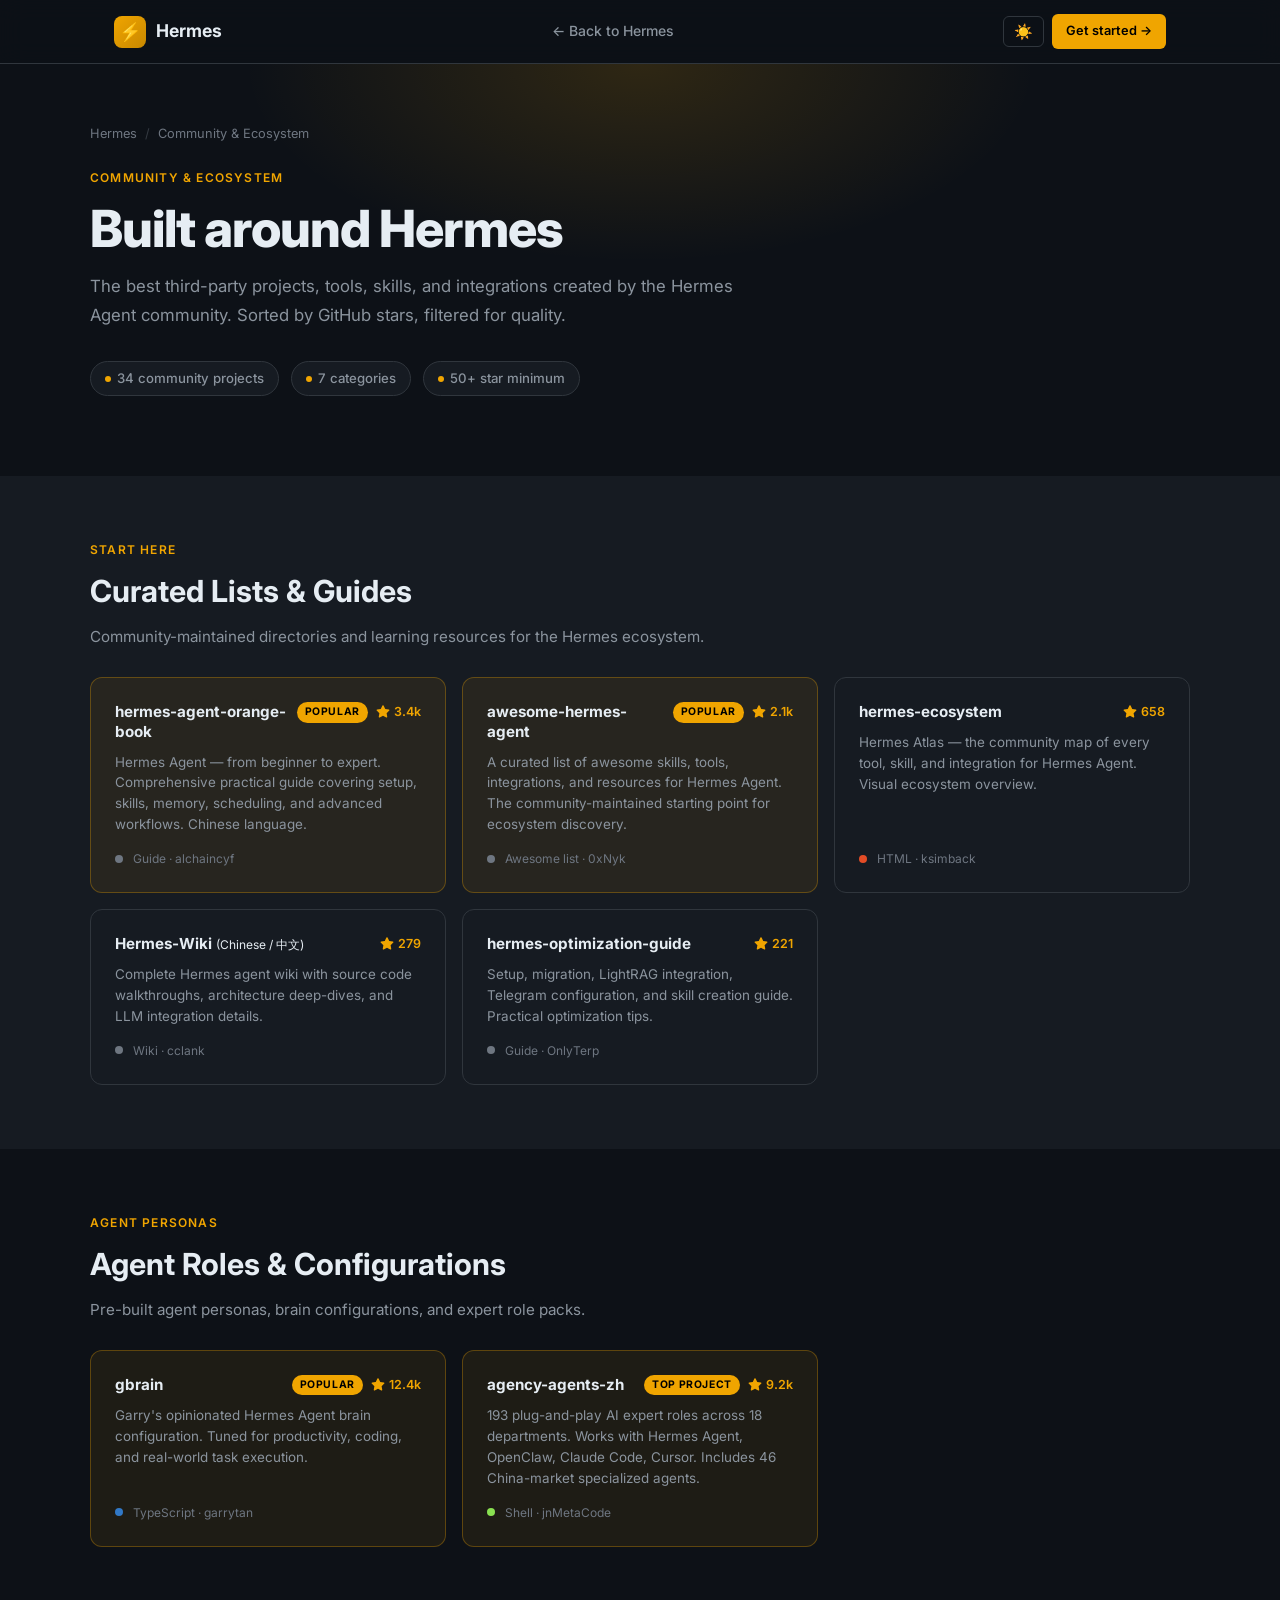
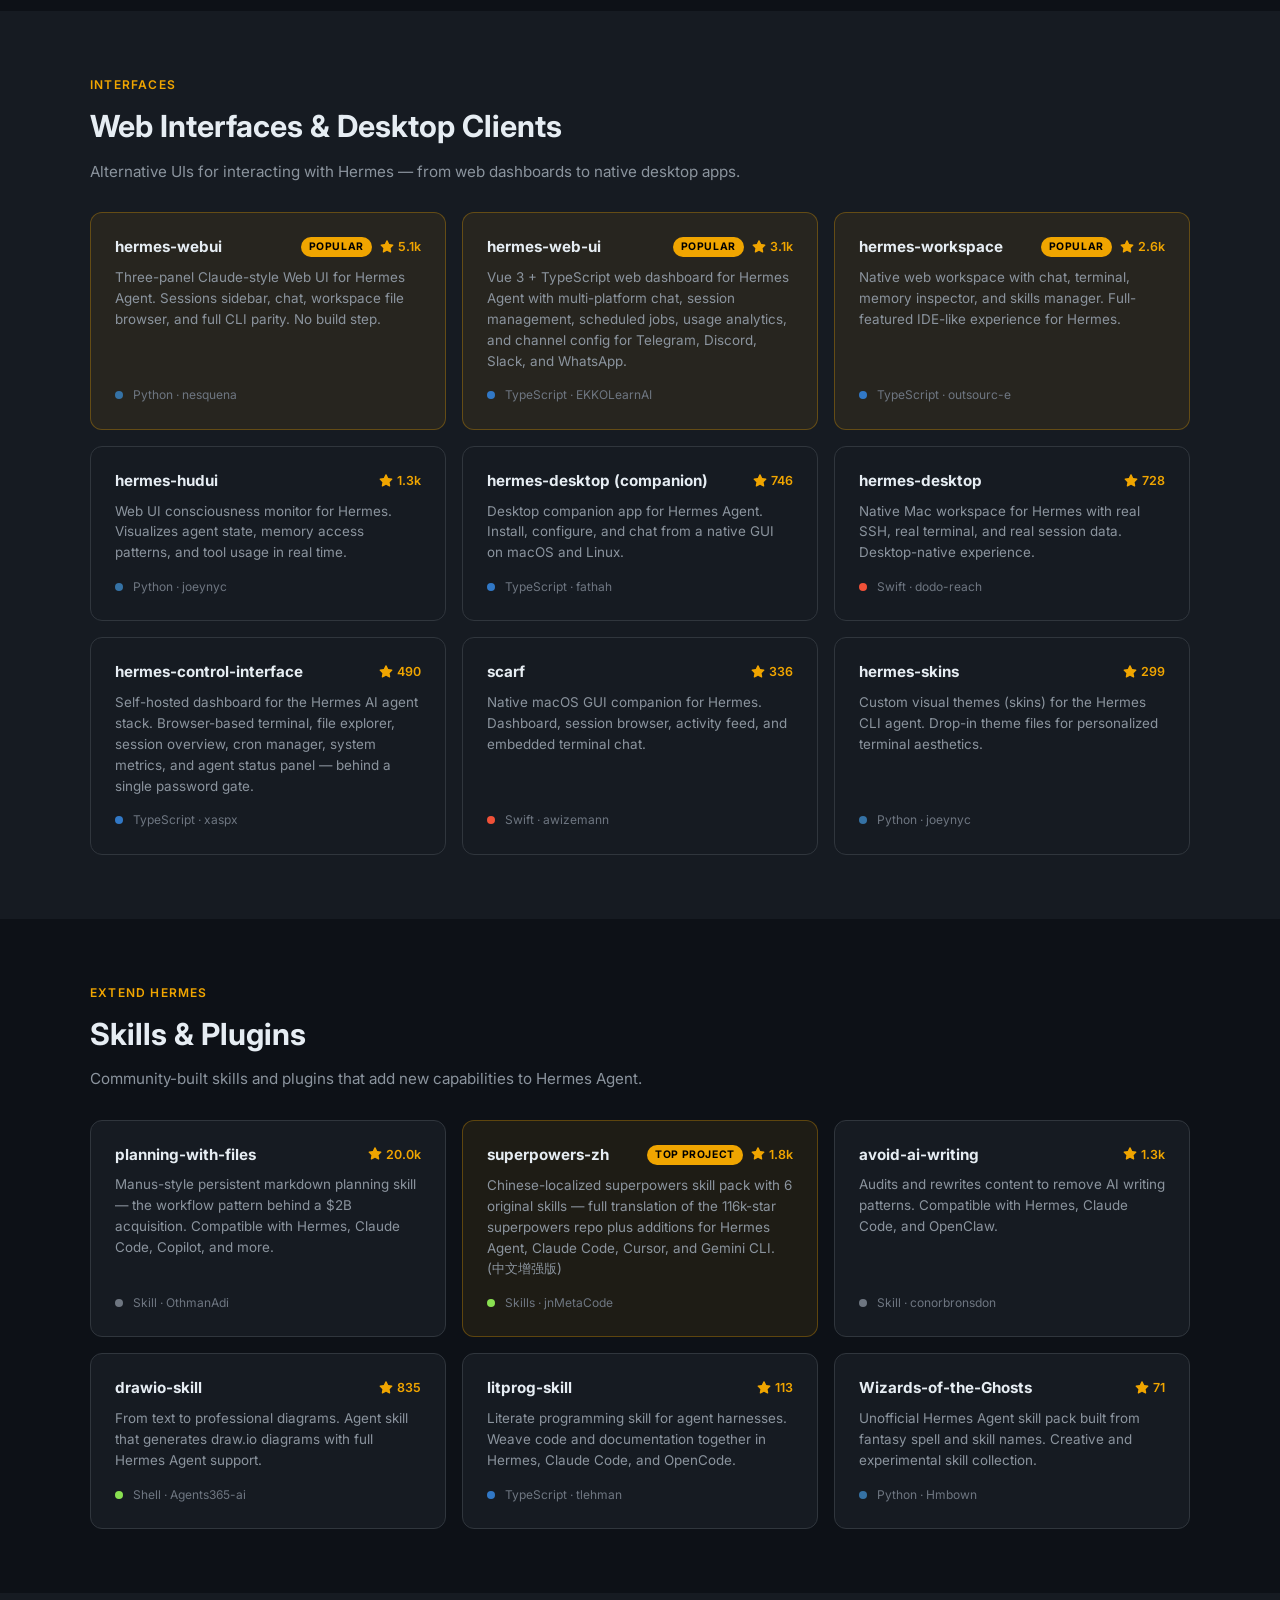
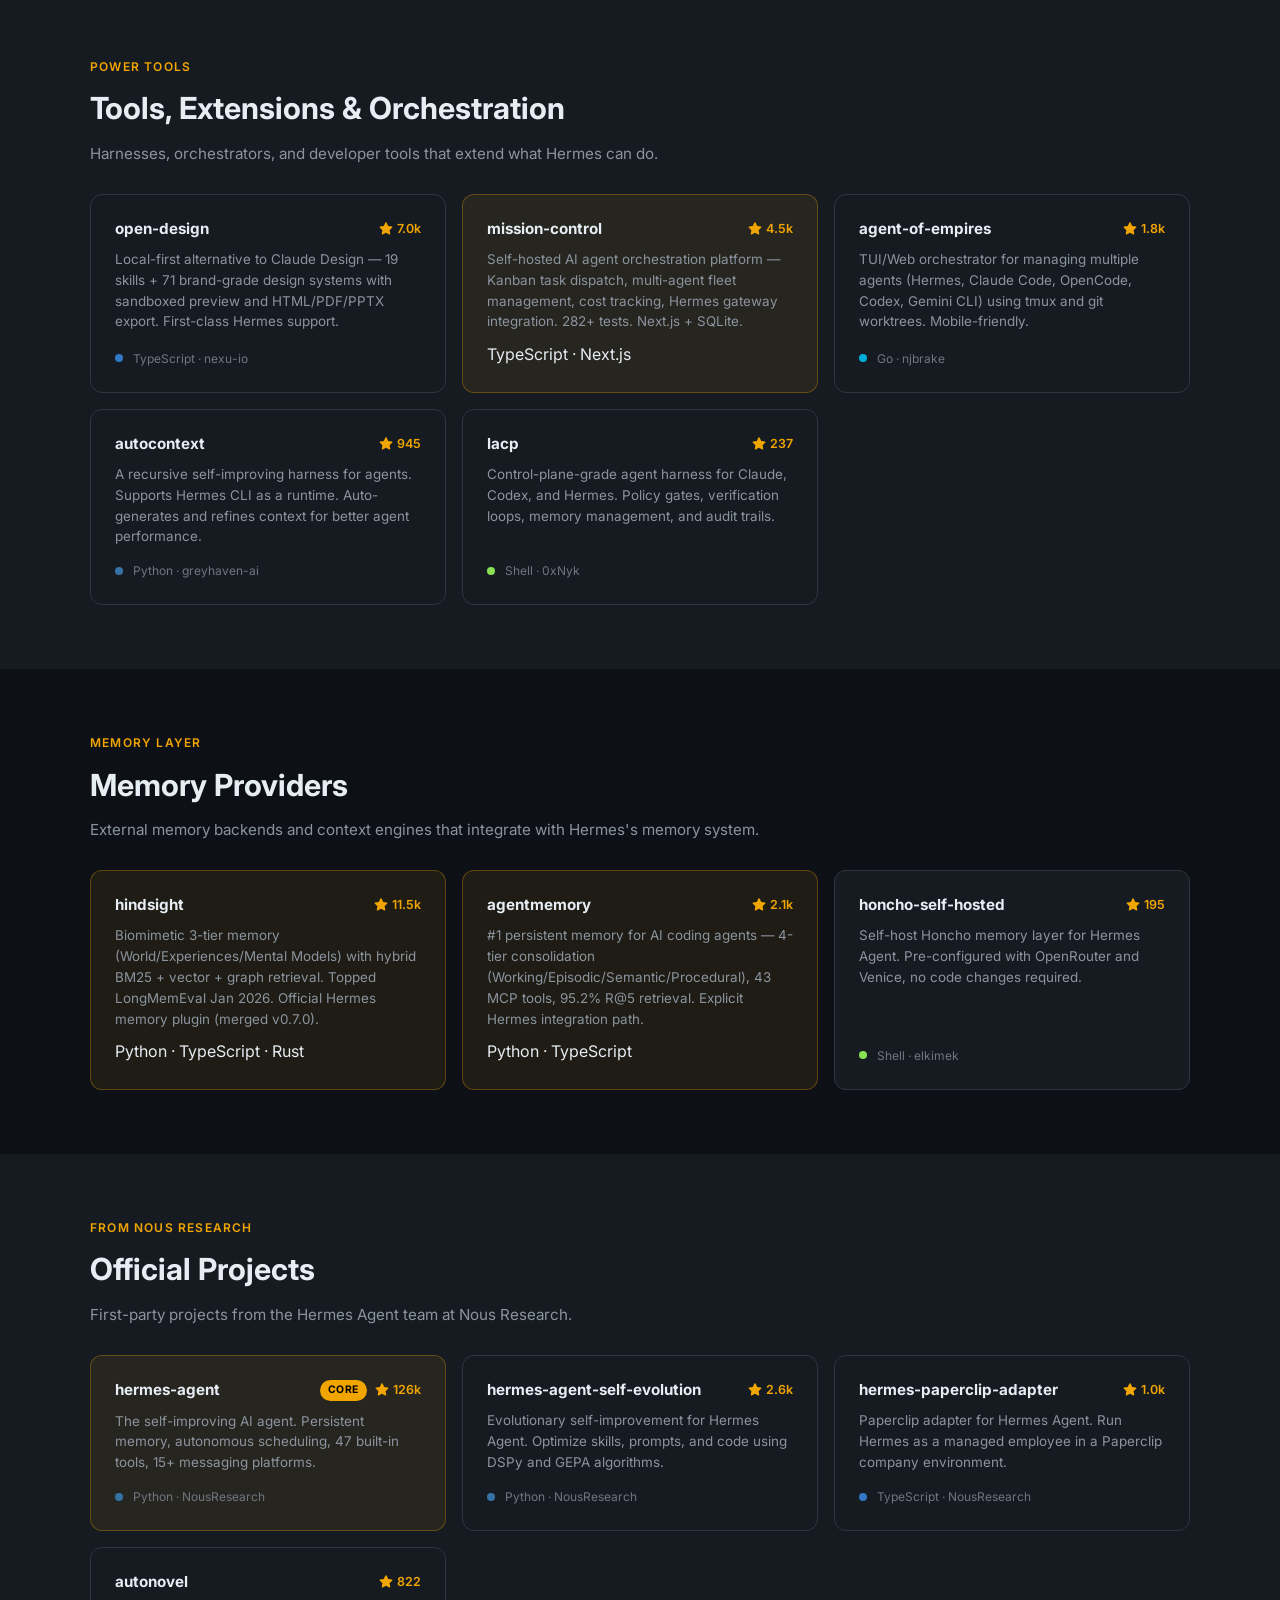
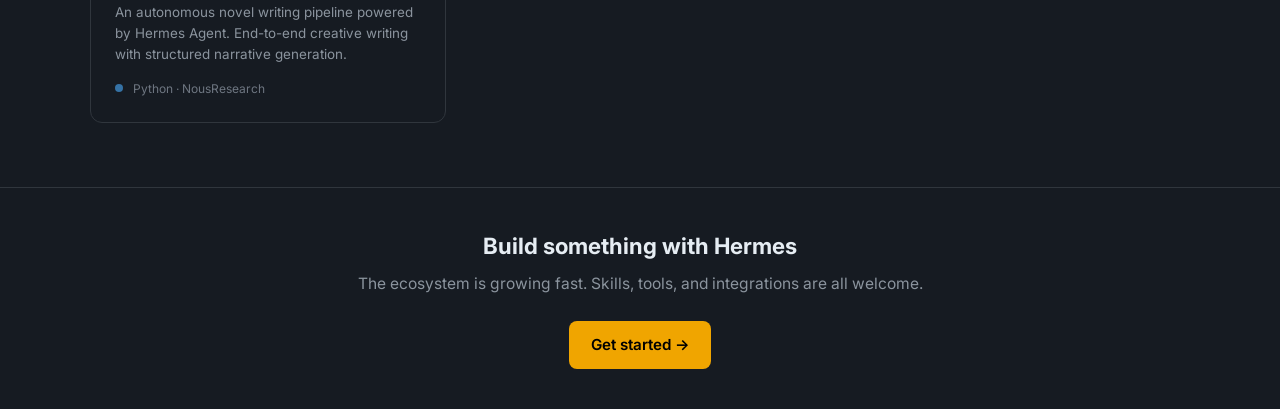
==== commit f51b0631: "docs: refresh stars + add 3 community projects + fix mobile grid overflow Community page: - Refresh " ====
--- a/community/index.html
+++ b/community/index.html
@@ -130,11 +130,12 @@
     .cat-desc{font-size:0.95rem;color:var(--text-secondary);max-width:680px;line-height:1.65;margin-bottom:28px}
 
     /* Project cards */
-    .project-grid{display:grid;grid-template-columns:repeat(3,1fr);gap:16px;margin-bottom:0}
+    .project-grid{display:grid;grid-template-columns:repeat(3,minmax(0,1fr));gap:16px;margin-bottom:0}
+    .project-grid > *{min-width:0}
     .project-card{background:var(--bg-card);border:1px solid var(--border);border-radius:var(--radius-lg);padding:24px;display:flex;flex-direction:column;gap:10px;transition:border-color 0.2s,transform 0.15s,background 0.2s;text-decoration:none;color:inherit}
     .project-card:hover{border-color:var(--accent);transform:translateY(-3px);background:var(--bg-card-hover);color:inherit}
-    .project-header{display:flex;align-items:center;justify-content:space-between;gap:8px}
-    .project-name{font-size:0.95rem;font-weight:700;color:var(--text-primary);overflow:hidden;text-overflow:ellipsis;white-space:nowrap}
+    .project-header{display:flex;align-items:flex-start;justify-content:space-between;gap:8px}
+    .project-name{font-size:0.95rem;font-weight:700;color:var(--text-primary);line-height:1.3;word-break:break-word;min-width:0;flex:1}
     .project-stars{display:inline-flex;align-items:center;gap:4px;font-size:0.78rem;font-weight:600;color:var(--accent);white-space:nowrap;flex-shrink:0}
     .project-stars svg{width:14px;height:14px;fill:var(--accent)}
     .project-desc{font-size:0.84rem;color:var(--text-secondary);line-height:1.55;flex:1}
@@ -167,7 +168,7 @@
     .btn-secondary:hover{border-color:var(--border-hover);background:var(--bg-card-hover);color:var(--text-primary)}
 
     /* Responsive */
-    @media(max-width:900px){.project-grid{grid-template-columns:repeat(2,1fr)}}
+    @media(max-width:900px){.project-grid{grid-template-columns:repeat(2,minmax(0,1fr))}}
     @media(max-width:640px){
       .project-grid{grid-template-columns:1fr}
       .nav-back{display:none}
@@ -225,7 +226,7 @@
       <p class="page-sub">The best third-party projects, tools, skills, and integrations created by the Hermes Agent community. Sorted by GitHub stars, filtered for quality.</p>
 
       <div class="stats-bar">
-        <span class="stat-pill"><span class="dot"></span>31 community projects</span>
+        <span class="stat-pill"><span class="dot"></span>34 community projects</span>
         <span class="stat-pill"><span class="dot"></span>7 categories</span>
         <span class="stat-pill"><span class="dot"></span>50+ star minimum</span>
       </div>
@@ -239,54 +240,48 @@
       <h2 class="cat-title">Curated Lists &amp; Guides</h2>
       <p class="cat-desc">Community-maintained directories and learning resources for the Hermes ecosystem.</p>
       <div class="project-grid">
-
         <a href="https://github.com/alchaincyf/hermes-agent-orange-book" target="_blank" rel="noopener" class="project-card featured">
           <div class="project-header">
             <div class="project-name">hermes-agent-orange-book</div>
             <span class="featured-badge">Popular</span>
-            <span class="project-stars"><svg viewBox="0 0 16 16"><path d="M8 .25a.75.75 0 0 1 .673.418l1.882 3.815 4.21.612a.75.75 0 0 1 .416 1.279l-3.046 2.97.719 4.192a.75.75 0 0 1-1.088.791L8 12.347l-3.766 1.98a.75.75 0 0 1-1.088-.79l.72-4.194L.818 6.374a.75.75 0 0 1 .416-1.28l4.21-.611L7.327.668A.75.75 0 0 1 8 .25z"/></svg>2.7k</span>
+            <span class="project-stars"><svg viewBox="0 0 16 16"><path d="M8 .25a.75.75 0 0 1 .673.418l1.882 3.815 4.21.612a.75.75 0 0 1 .416 1.279l-3.046 2.97.719 4.192a.75.75 0 0 1-1.088.791L8 12.347l-3.766 1.98a.75.75 0 0 1-1.088-.79l.72-4.194L.818 6.374a.75.75 0 0 1 .416-1.28l4.21-.611L7.327.668A.75.75 0 0 1 8 .25z"/></svg>3.4k</span>
           </div>
           <div class="project-desc">Hermes Agent &mdash; from beginner to expert. Comprehensive practical guide covering setup, skills, memory, scheduling, and advanced workflows. Chinese language.</div>
           <div class="project-meta"><span class="lang-dot lang-docs"></span> Guide &middot; alchaincyf</div>
         </a>
-
         <a href="https://github.com/0xNyk/awesome-hermes-agent" target="_blank" rel="noopener" class="project-card featured">
           <div class="project-header">
             <div class="project-name">awesome-hermes-agent</div>
             <span class="featured-badge">Popular</span>
-            <span class="project-stars"><svg viewBox="0 0 16 16"><path d="M8 .25a.75.75 0 0 1 .673.418l1.882 3.815 4.21.612a.75.75 0 0 1 .416 1.279l-3.046 2.97.719 4.192a.75.75 0 0 1-1.088.791L8 12.347l-3.766 1.98a.75.75 0 0 1-1.088-.79l.72-4.194L.818 6.374a.75.75 0 0 1 .416-1.28l4.21-.611L7.327.668A.75.75 0 0 1 8 .25z"/></svg>1.5k</span>
+            <span class="project-stars"><svg viewBox="0 0 16 16"><path d="M8 .25a.75.75 0 0 1 .673.418l1.882 3.815 4.21.612a.75.75 0 0 1 .416 1.279l-3.046 2.97.719 4.192a.75.75 0 0 1-1.088.791L8 12.347l-3.766 1.98a.75.75 0 0 1-1.088-.79l.72-4.194L.818 6.374a.75.75 0 0 1 .416-1.28l4.21-.611L7.327.668A.75.75 0 0 1 8 .25z"/></svg>2.1k</span>
           </div>
           <div class="project-desc">A curated list of awesome skills, tools, integrations, and resources for Hermes Agent. The community-maintained starting point for ecosystem discovery.</div>
           <div class="project-meta"><span class="lang-dot lang-docs"></span> Awesome list &middot; 0xNyk</div>
         </a>
-
         <a href="https://github.com/ksimback/hermes-ecosystem" target="_blank" rel="noopener" class="project-card">
           <div class="project-header">
             <div class="project-name">hermes-ecosystem</div>
-            <span class="project-stars"><svg viewBox="0 0 16 16"><path d="M8 .25a.75.75 0 0 1 .673.418l1.882 3.815 4.21.612a.75.75 0 0 1 .416 1.279l-3.046 2.97.719 4.192a.75.75 0 0 1-1.088.791L8 12.347l-3.766 1.98a.75.75 0 0 1-1.088-.79l.72-4.194L.818 6.374a.75.75 0 0 1 .416-1.28l4.21-.611L7.327.668A.75.75 0 0 1 8 .25z"/></svg>501</span>
+            <span class="project-stars"><svg viewBox="0 0 16 16"><path d="M8 .25a.75.75 0 0 1 .673.418l1.882 3.815 4.21.612a.75.75 0 0 1 .416 1.279l-3.046 2.97.719 4.192a.75.75 0 0 1-1.088.791L8 12.347l-3.766 1.98a.75.75 0 0 1-1.088-.79l.72-4.194L.818 6.374a.75.75 0 0 1 .416-1.28l4.21-.611L7.327.668A.75.75 0 0 1 8 .25z"/></svg>658</span>
           </div>
           <div class="project-desc">Hermes Atlas &mdash; the community map of every tool, skill, and integration for Hermes Agent. Visual ecosystem overview.</div>
           <div class="project-meta"><span class="lang-dot lang-html"></span> HTML &middot; ksimback</div>
         </a>
-
         <a href="https://github.com/cclank/Hermes-Wiki" target="_blank" rel="noopener" class="project-card">
           <div class="project-header">
-            <div class="project-name">Hermes-Wiki</div>
-            <span class="project-stars"><svg viewBox="0 0 16 16"><path d="M8 .25a.75.75 0 0 1 .673.418l1.882 3.815 4.21.612a.75.75 0 0 1 .416 1.279l-3.046 2.97.719 4.192a.75.75 0 0 1-1.088.791L8 12.347l-3.766 1.98a.75.75 0 0 1-1.088-.79l.72-4.194L.818 6.374a.75.75 0 0 1 .416-1.28l4.21-.611L7.327.668A.75.75 0 0 1 8 .25z"/></svg>191</span>
+            <div class="project-name">Hermes-Wiki <span style="font-weight: normal; font-size: 12px;">(Chinese / 中文)</span></div>
+            <span class="project-stars"><svg viewBox="0 0 16 16"><path d="M8 .25a.75.75 0 0 1 .673.418l1.882 3.815 4.21.612a.75.75 0 0 1 .416 1.279l-3.046 2.97.719 4.192a.75.75 0 0 1-1.088.791L8 12.347l-3.766 1.98a.75.75 0 0 1-1.088-.79l.72-4.194L.818 6.374a.75.75 0 0 1 .416-1.28l4.21-.611L7.327.668A.75.75 0 0 1 8 .25z"/></svg>279</span>
           </div>
           <div class="project-desc">Complete Hermes agent wiki with source code walkthroughs, architecture deep-dives, and LLM integration details.</div>
           <div class="project-meta"><span class="lang-dot lang-docs"></span> Wiki &middot; cclank</div>
         </a>
-
         <a href="https://github.com/OnlyTerp/hermes-optimization-guide" target="_blank" rel="noopener" class="project-card">
           <div class="project-header">
             <div class="project-name">hermes-optimization-guide</div>
-            <span class="project-stars"><svg viewBox="0 0 16 16"><path d="M8 .25a.75.75 0 0 1 .673.418l1.882 3.815 4.21.612a.75.75 0 0 1 .416 1.279l-3.046 2.97.719 4.192a.75.75 0 0 1-1.088.791L8 12.347l-3.766 1.98a.75.75 0 0 1-1.088-.79l.72-4.194L.818 6.374a.75.75 0 0 1 .416-1.28l4.21-.611L7.327.668A.75.75 0 0 1 8 .25z"/></svg>167</span>
+            <span class="project-stars"><svg viewBox="0 0 16 16"><path d="M8 .25a.75.75 0 0 1 .673.418l1.882 3.815 4.21.612a.75.75 0 0 1 .416 1.279l-3.046 2.97.719 4.192a.75.75 0 0 1-1.088.791L8 12.347l-3.766 1.98a.75.75 0 0 1-1.088-.79l.72-4.194L.818 6.374a.75.75 0 0 1 .416-1.28l4.21-.611L7.327.668A.75.75 0 0 1 8 .25z"/></svg>221</span>
           </div>
           <div class="project-desc">Setup, migration, LightRAG integration, Telegram configuration, and skill creation guide. Practical optimization tips.</div>
           <div class="project-meta"><span class="lang-dot lang-docs"></span> Guide &middot; OnlyTerp</div>
         </a>
-
       </div>
     </div>
   </div>
@@ -298,27 +293,24 @@
       <h2 class="cat-title">Agent Roles &amp; Configurations</h2>
       <p class="cat-desc">Pre-built agent personas, brain configurations, and expert role packs.</p>
       <div class="project-grid">
-
         <a href="https://github.com/garrytan/gbrain" target="_blank" rel="noopener" class="project-card featured">
           <div class="project-header">
             <div class="project-name">gbrain</div>
             <span class="featured-badge">Popular</span>
-            <span class="project-stars"><svg viewBox="0 0 16 16"><path d="M8 .25a.75.75 0 0 1 .673.418l1.882 3.815 4.21.612a.75.75 0 0 1 .416 1.279l-3.046 2.97.719 4.192a.75.75 0 0 1-1.088.791L8 12.347l-3.766 1.98a.75.75 0 0 1-1.088-.79l.72-4.194L.818 6.374a.75.75 0 0 1 .416-1.28l4.21-.611L7.327.668A.75.75 0 0 1 8 .25z"/></svg>9.4k</span>
+            <span class="project-stars"><svg viewBox="0 0 16 16"><path d="M8 .25a.75.75 0 0 1 .673.418l1.882 3.815 4.21.612a.75.75 0 0 1 .416 1.279l-3.046 2.97.719 4.192a.75.75 0 0 1-1.088.791L8 12.347l-3.766 1.98a.75.75 0 0 1-1.088-.79l.72-4.194L.818 6.374a.75.75 0 0 1 .416-1.28l4.21-.611L7.327.668A.75.75 0 0 1 8 .25z"/></svg>12.4k</span>
           </div>
           <div class="project-desc">Garry's opinionated Hermes Agent brain configuration. Tuned for productivity, coding, and real-world task execution.</div>
           <div class="project-meta"><span class="lang-dot lang-ts"></span> TypeScript &middot; garrytan</div>
         </a>
-
         <a href="https://github.com/jnMetaCode/agency-agents-zh" target="_blank" rel="noopener" class="project-card featured">
           <div class="project-header">
             <div class="project-name">agency-agents-zh</div>
             <span class="featured-badge">Top project</span>
-            <span class="project-stars"><svg viewBox="0 0 16 16"><path d="M8 .25a.75.75 0 0 1 .673.418l1.882 3.815 4.21.612a.75.75 0 0 1 .416 1.279l-3.046 2.97.719 4.192a.75.75 0 0 1-1.088.791L8 12.347l-3.766 1.98a.75.75 0 0 1-1.088-.79l.72-4.194L.818 6.374a.75.75 0 0 1 .416-1.28l4.21-.611L7.327.668A.75.75 0 0 1 8 .25z"/></svg>7.0k</span>
+            <span class="project-stars"><svg viewBox="0 0 16 16"><path d="M8 .25a.75.75 0 0 1 .673.418l1.882 3.815 4.21.612a.75.75 0 0 1 .416 1.279l-3.046 2.97.719 4.192a.75.75 0 0 1-1.088.791L8 12.347l-3.766 1.98a.75.75 0 0 1-1.088-.79l.72-4.194L.818 6.374a.75.75 0 0 1 .416-1.28l4.21-.611L7.327.668A.75.75 0 0 1 8 .25z"/></svg>9.2k</span>
           </div>
           <div class="project-desc">193 plug-and-play AI expert roles across 18 departments. Works with Hermes Agent, OpenClaw, Claude Code, Cursor. Includes 46 China-market specialized agents.</div>
           <div class="project-meta"><span class="lang-dot lang-shell"></span> Shell &middot; jnMetaCode</div>
         </a>
-
       </div>
     </div>
   </div>
@@ -330,98 +322,81 @@
       <h2 class="cat-title">Web Interfaces &amp; Desktop Clients</h2>
       <p class="cat-desc">Alternative UIs for interacting with Hermes &mdash; from web dashboards to native desktop apps.</p>
       <div class="project-grid">
-
         <a href="https://github.com/nesquena/hermes-webui" target="_blank" rel="noopener" class="project-card featured">
           <div class="project-header">
             <div class="project-name">hermes-webui</div>
             <span class="featured-badge">Popular</span>
-            <span class="project-stars"><svg viewBox="0 0 16 16"><path d="M8 .25a.75.75 0 0 1 .673.418l1.882 3.815 4.21.612a.75.75 0 0 1 .416 1.279l-3.046 2.97.719 4.192a.75.75 0 0 1-1.088.791L8 12.347l-3.766 1.98a.75.75 0 0 1-1.088-.79l.72-4.194L.818 6.374a.75.75 0 0 1 .416-1.28l4.21-.611L7.327.668A.75.75 0 0 1 8 .25z"/></svg>2.8k</span>
+            <span class="project-stars"><svg viewBox="0 0 16 16"><path d="M8 .25a.75.75 0 0 1 .673.418l1.882 3.815 4.21.612a.75.75 0 0 1 .416 1.279l-3.046 2.97.719 4.192a.75.75 0 0 1-1.088.791L8 12.347l-3.766 1.98a.75.75 0 0 1-1.088-.79l.72-4.194L.818 6.374a.75.75 0 0 1 .416-1.28l4.21-.611L7.327.668A.75.75 0 0 1 8 .25z"/></svg>5.1k</span>
           </div>
           <div class="project-desc">Three-panel Claude-style Web UI for Hermes Agent. Sessions sidebar, chat, workspace file browser, and full CLI parity. No build step.</div>
           <div class="project-meta"><span class="lang-dot lang-python"></span> Python &middot; nesquena</div>
         </a>
-
-        
+        <a href="https://github.com/EKKOLearnAI/hermes-web-ui" target="_blank" rel="noopener" class="project-card featured">
+          <div class="project-header">
+            <div class="project-name">hermes-web-ui</div>
+            <span class="featured-badge">Popular</span>
+            <span class="project-stars"><svg viewBox="0 0 16 16"><path d="M8 .25a.75.75 0 0 1 .673.418l1.882 3.815 4.21.612a.75.75 0 0 1 .416 1.279l-3.046 2.97.719 4.192a.75.75 0 0 1-1.088.791L8 12.347l-3.766 1.98a.75.75 0 0 1-1.088-.79l.72-4.194L.818 6.374a.75.75 0 0 1 .416-1.28l4.21-.611L7.327.668A.75.75 0 0 1 8 .25z"/></svg>3.1k</span>
+          </div>
+          <div class="project-desc">Vue 3 + TypeScript web dashboard for Hermes Agent with multi-platform chat, session management, scheduled jobs, usage analytics, and channel config for Telegram, Discord, Slack, and WhatsApp.</div>
+          <div class="project-meta"><span class="lang-dot lang-ts"></span> TypeScript &middot; EKKOLearnAI</div>
+        </a>
         <a href="https://github.com/outsourc-e/hermes-workspace" target="_blank" rel="noopener" class="project-card featured">
           <div class="project-header">
             <div class="project-name">hermes-workspace</div>
             <span class="featured-badge">Popular</span>
-            <span class="project-stars"><svg viewBox="0 0 16 16"><path d="M8 .25a.75.75 0 0 1 .673.418l1.882 3.815 4.21.612a.75.75 0 0 1 .416 1.279l-3.046 2.97.719 4.192a.75.75 0 0 1-1.088.791L8 12.347l-3.766 1.98a.75.75 0 0 1-1.088-.79l.72-4.194L.818 6.374a.75.75 0 0 1 .416-1.28l4.21-.611L7.327.668A.75.75 0 0 1 8 .25z"/></svg>1.6k</span>
+            <span class="project-stars"><svg viewBox="0 0 16 16"><path d="M8 .25a.75.75 0 0 1 .673.418l1.882 3.815 4.21.612a.75.75 0 0 1 .416 1.279l-3.046 2.97.719 4.192a.75.75 0 0 1-1.088.791L8 12.347l-3.766 1.98a.75.75 0 0 1-1.088-.79l.72-4.194L.818 6.374a.75.75 0 0 1 .416-1.28l4.21-.611L7.327.668A.75.75 0 0 1 8 .25z"/></svg>2.6k</span>
           </div>
           <div class="project-desc">Native web workspace with chat, terminal, memory inspector, and skills manager. Full-featured IDE-like experience for Hermes.</div>
           <div class="project-meta"><span class="lang-dot lang-ts"></span> TypeScript &middot; outsourc-e</div>
         </a>
-
-        
         <a href="https://github.com/joeynyc/hermes-hudui" target="_blank" rel="noopener" class="project-card">
           <div class="project-header">
             <div class="project-name">hermes-hudui</div>
-            <span class="project-stars"><svg viewBox="0 0 16 16"><path d="M8 .25a.75.75 0 0 1 .673.418l1.882 3.815 4.21.612a.75.75 0 0 1 .416 1.279l-3.046 2.97.719 4.192a.75.75 0 0 1-1.088.791L8 12.347l-3.766 1.98a.75.75 0 0 1-1.088-.79l.72-4.194L.818 6.374a.75.75 0 0 1 .416-1.28l4.21-.611L7.327.668A.75.75 0 0 1 8 .25z"/></svg>1.1k</span>
+            <span class="project-stars"><svg viewBox="0 0 16 16"><path d="M8 .25a.75.75 0 0 1 .673.418l1.882 3.815 4.21.612a.75.75 0 0 1 .416 1.279l-3.046 2.97.719 4.192a.75.75 0 0 1-1.088.791L8 12.347l-3.766 1.98a.75.75 0 0 1-1.088-.79l.72-4.194L.818 6.374a.75.75 0 0 1 .416-1.28l4.21-.611L7.327.668A.75.75 0 0 1 8 .25z"/></svg>1.3k</span>
           </div>
           <div class="project-desc">Web UI consciousness monitor for Hermes. Visualizes agent state, memory access patterns, and tool usage in real time.</div>
           <div class="project-meta"><span class="lang-dot lang-python"></span> Python &middot; joeynyc</div>
         </a>
-
-        
-        <a href="https://github.com/EKKOLearnAI/hermes-web-ui" target="_blank" rel="noopener" class="project-card featured">
-          <div class="project-meta">
-            <span class="project-tag">Web UI</span>
-            <span class="project-stars"><svg viewBox="0 0 16 16"><path d="M8 .25a.75.75 0 0 1 .673.418l1.882 3.815 4.21.612a.75.75 0 0 1 .416 1.279l-3.046 2.97.719 4.192a.75.75 0 0 1-1.088.791L8 12.347l-3.766 1.98a.75.75 0 0 1-1.088-.79l.72-4.194L.818 6.374a.75.75 0 0 1 .416-1.28l4.21-.611L7.327.668A.75.75 0 0 1 8 .25z"/></svg>1.0k</span>
-          </div>
-          <div class="project-title">EKKO Hermes Web UI</div>
-          <div class="project-desc">Vue 3 + TypeScript web dashboard for Hermes Agent with multi-platform chat, session management, scheduled jobs, usage analytics, and channel config for Telegram, Discord, Slack, and WhatsApp.</div>
-        </a>
-
-        
+        <a href="https://github.com/fathah/hermes-desktop" target="_blank" rel="noopener" class="project-card">
+          <div class="project-header">
+            <div class="project-name">hermes-desktop (companion)</div>
+            <span class="project-stars"><svg viewBox="0 0 16 16"><path d="M8 .25a.75.75 0 0 1 .673.418l1.882 3.815 4.21.612a.75.75 0 0 1 .416 1.279l-3.046 2.97.719 4.192a.75.75 0 0 1-1.088.791L8 12.347l-3.766 1.98a.75.75 0 0 1-1.088-.79l.72-4.194L.818 6.374a.75.75 0 0 1 .416-1.28l4.21-.611L7.327.668A.75.75 0 0 1 8 .25z"/></svg>746</span>
+          </div>
+          <div class="project-desc">Desktop companion app for Hermes Agent. Install, configure, and chat from a native GUI on macOS and Linux.</div>
+          <div class="project-meta"><span class="lang-dot lang-ts"></span> TypeScript &middot; fathah</div>
+        </a>
         <a href="https://github.com/dodo-reach/hermes-desktop" target="_blank" rel="noopener" class="project-card">
           <div class="project-header">
             <div class="project-name">hermes-desktop</div>
-            <span class="project-stars"><svg viewBox="0 0 16 16"><path d="M8 .25a.75.75 0 0 1 .673.418l1.882 3.815 4.21.612a.75.75 0 0 1 .416 1.279l-3.046 2.97.719 4.192a.75.75 0 0 1-1.088.791L8 12.347l-3.766 1.98a.75.75 0 0 1-1.088-.79l.72-4.194L.818 6.374a.75.75 0 0 1 .416-1.28l4.21-.611L7.327.668A.75.75 0 0 1 8 .25z"/></svg>462</span>
+            <span class="project-stars"><svg viewBox="0 0 16 16"><path d="M8 .25a.75.75 0 0 1 .673.418l1.882 3.815 4.21.612a.75.75 0 0 1 .416 1.279l-3.046 2.97.719 4.192a.75.75 0 0 1-1.088.791L8 12.347l-3.766 1.98a.75.75 0 0 1-1.088-.79l.72-4.194L.818 6.374a.75.75 0 0 1 .416-1.28l4.21-.611L7.327.668A.75.75 0 0 1 8 .25z"/></svg>728</span>
           </div>
           <div class="project-desc">Native Mac workspace for Hermes with real SSH, real terminal, and real session data. Desktop-native experience.</div>
           <div class="project-meta"><span class="lang-dot lang-swift"></span> Swift &middot; dodo-reach</div>
         </a>
-
-        
         <a href="https://github.com/xaspx/hermes-control-interface" target="_blank" rel="noopener" class="project-card">
           <div class="project-header">
             <div class="project-name">hermes-control-interface</div>
-            <span class="project-stars"><svg viewBox="0 0 16 16"><path d="M8 .25a.75.75 0 0 1 .673.418l1.882 3.815 4.21.612a.75.75 0 0 1 .416 1.279l-3.046 2.97.719 4.192a.75.75 0 0 1-1.088.791L8 12.347l-3.766 1.98a.75.75 0 0 1-1.088-.79l.72-4.194L.818 6.374a.75.75 0 0 1 .416-1.28l4.21-.611L7.327.668A.75.75 0 0 1 8 .25z"/></svg>420</span>
+            <span class="project-stars"><svg viewBox="0 0 16 16"><path d="M8 .25a.75.75 0 0 1 .673.418l1.882 3.815 4.21.612a.75.75 0 0 1 .416 1.279l-3.046 2.97.719 4.192a.75.75 0 0 1-1.088.791L8 12.347l-3.766 1.98a.75.75 0 0 1-1.088-.79l.72-4.194L.818 6.374a.75.75 0 0 1 .416-1.28l4.21-.611L7.327.668A.75.75 0 0 1 8 .25z"/></svg>490</span>
           </div>
           <div class="project-desc">Self-hosted dashboard for the Hermes AI agent stack. Browser-based terminal, file explorer, session overview, cron manager, system metrics, and agent status panel — behind a single password gate.</div>
           <div class="project-meta"><span class="lang-dot lang-ts"></span> TypeScript &middot; xaspx</div>
         </a>
-
-        
-        <a href="https://github.com/fathah/hermes-desktop" target="_blank" rel="noopener" class="project-card">
-          <div class="project-header">
-            <div class="project-name">hermes-desktop (companion)</div>
-            <span class="project-stars"><svg viewBox="0 0 16 16"><path d="M8 .25a.75.75 0 0 1 .673.418l1.882 3.815 4.21.612a.75.75 0 0 1 .416 1.279l-3.046 2.97.719 4.192a.75.75 0 0 1-1.088.791L8 12.347l-3.766 1.98a.75.75 0 0 1-1.088-.79l.72-4.194L.818 6.374a.75.75 0 0 1 .416-1.28l4.21-.611L7.327.668A.75.75 0 0 1 8 .25z"/></svg>289</span>
-          </div>
-          <div class="project-desc">Desktop companion app for Hermes Agent. Install, configure, and chat from a native GUI on macOS and Linux.</div>
-          <div class="project-meta"><span class="lang-dot lang-ts"></span> TypeScript &middot; fathah</div>
-        </a>
-
-        
+        <a href="https://github.com/awizemann/scarf" target="_blank" rel="noopener" class="project-card">
+          <div class="project-header">
+            <div class="project-name">scarf</div>
+            <span class="project-stars"><svg viewBox="0 0 16 16"><path d="M8 .25a.75.75 0 0 1 .673.418l1.882 3.815 4.21.612a.75.75 0 0 1 .416 1.279l-3.046 2.97.719 4.192a.75.75 0 0 1-1.088.791L8 12.347l-3.766 1.98a.75.75 0 0 1-1.088-.79l.72-4.194L.818 6.374a.75.75 0 0 1 .416-1.28l4.21-.611L7.327.668A.75.75 0 0 1 8 .25z"/></svg>336</span>
+          </div>
+          <div class="project-desc">Native macOS GUI companion for Hermes. Dashboard, session browser, activity feed, and embedded terminal chat.</div>
+          <div class="project-meta"><span class="lang-dot lang-swift"></span> Swift &middot; awizemann</div>
+        </a>
         <a href="https://github.com/joeynyc/hermes-skins" target="_blank" rel="noopener" class="project-card">
           <div class="project-header">
             <div class="project-name">hermes-skins</div>
-            <span class="project-stars"><svg viewBox="0 0 16 16"><path d="M8 .25a.75.75 0 0 1 .673.418l1.882 3.815 4.21.612a.75.75 0 0 1 .416 1.279l-3.046 2.97.719 4.192a.75.75 0 0 1-1.088.791L8 12.347l-3.766 1.98a.75.75 0 0 1-1.088-.79l.72-4.194L.818 6.374a.75.75 0 0 1 .416-1.28l4.21-.611L7.327.668A.75.75 0 0 1 8 .25z"/></svg>238</span>
+            <span class="project-stars"><svg viewBox="0 0 16 16"><path d="M8 .25a.75.75 0 0 1 .673.418l1.882 3.815 4.21.612a.75.75 0 0 1 .416 1.279l-3.046 2.97.719 4.192a.75.75 0 0 1-1.088.791L8 12.347l-3.766 1.98a.75.75 0 0 1-1.088-.79l.72-4.194L.818 6.374a.75.75 0 0 1 .416-1.28l4.21-.611L7.327.668A.75.75 0 0 1 8 .25z"/></svg>299</span>
           </div>
           <div class="project-desc">Custom visual themes (skins) for the Hermes CLI agent. Drop-in theme files for personalized terminal aesthetics.</div>
           <div class="project-meta"><span class="lang-dot lang-python"></span> Python &middot; joeynyc</div>
         </a>
-
-        
-        <a href="https://github.com/awizemann/scarf" target="_blank" rel="noopener" class="project-card">
-          <div class="project-header">
-            <div class="project-name">scarf</div>
-            <span class="project-stars"><svg viewBox="0 0 16 16"><path d="M8 .25a.75.75 0 0 1 .673.418l1.882 3.815 4.21.612a.75.75 0 0 1 .416 1.279l-3.046 2.97.719 4.192a.75.75 0 0 1-1.088.791L8 12.347l-3.766 1.98a.75.75 0 0 1-1.088-.79l.72-4.194L.818 6.374a.75.75 0 0 1 .416-1.28l4.21-.611L7.327.668A.75.75 0 0 1 8 .25z"/></svg>141</span>
-          </div>
-          <div class="project-desc">Native macOS GUI companion for Hermes. Dashboard, session browser, activity feed, and embedded terminal chat.</div>
-          <div class="project-meta"><span class="lang-dot lang-swift"></span> Swift &middot; awizemann</div>
-        </a>
-
       </div>
     </div>
   </div>
@@ -433,28 +408,35 @@
       <h2 class="cat-title">Skills &amp; Plugins</h2>
       <p class="cat-desc">Community-built skills and plugins that add new capabilities to Hermes Agent.</p>
       <div class="project-grid">
-
-        
+        <a href="https://github.com/OthmanAdi/planning-with-files" target="_blank" rel="noopener" class="project-card">
+          <div class="project-header">
+            <div class="project-name">planning-with-files</div>
+            <span class="project-stars"><svg viewBox="0 0 16 16"><path d="M8 .25a.75.75 0 0 1 .673.418l1.882 3.815 4.21.612a.75.75 0 0 1 .416 1.279l-3.046 2.97.719 4.192a.75.75 0 0 1-1.088.791L8 12.347l-3.766 1.98a.75.75 0 0 1-1.088-.79l.72-4.194L.818 6.374a.75.75 0 0 1 .416-1.28l4.21-.611L7.327.668A.75.75 0 0 1 8 .25z"/></svg>20.0k</span>
+          </div>
+          <div class="project-desc">Manus-style persistent markdown planning skill — the workflow pattern behind a $2B acquisition. Compatible with Hermes, Claude Code, Copilot, and more.</div>
+          <div class="project-meta"><span class="lang-dot lang-docs"></span> Skill &middot; OthmanAdi</div>
+        </a>
+        <a href="https://github.com/jnMetaCode/superpowers-zh" target="_blank" rel="noopener" class="project-card featured">
+          <div class="project-header">
+            <div class="project-name">superpowers-zh</div>
+            <span class="featured-badge">Top project</span>
+            <span class="project-stars"><svg viewBox="0 0 16 16"><path d="M8 .25a.75.75 0 0 1 .673.418l1.882 3.815 4.21.612a.75.75 0 0 1 .416 1.279l-3.046 2.97.719 4.192a.75.75 0 0 1-1.088.791L8 12.347l-3.766 1.98a.75.75 0 0 1-1.088-.79l.72-4.194L.818 6.374a.75.75 0 0 1 .416-1.28l4.21-.611L7.327.668A.75.75 0 0 1 8 .25z"/></svg>1.8k</span>
+          </div>
+          <div class="project-desc">Chinese-localized superpowers skill pack with 6 original skills — full translation of the 116k-star superpowers repo plus additions for Hermes Agent, Claude Code, Cursor, and Gemini CLI. (中文增强版)</div>
+          <div class="project-meta"><span class="lang-dot lang-shell"></span> Skills &middot; jnMetaCode</div>
+        </a>
         <a href="https://github.com/conorbronsdon/avoid-ai-writing" target="_blank" rel="noopener" class="project-card">
           <div class="project-header">
             <div class="project-name">avoid-ai-writing</div>
-            <span class="project-stars"><svg viewBox="0 0 16 16"><path d="M8 .25a.75.75 0 0 1 .673.418l1.882 3.815 4.21.612a.75.75 0 0 1 .416 1.279l-3.046 2.97.719 4.192a.75.75 0 0 1-1.088.791L8 12.347l-3.766 1.98a.75.75 0 0 1-1.088-.79l.72-4.194L.818 6.374a.75.75 0 0 1 .416-1.28l4.21-.611L7.327.668A.75.75 0 0 1 8 .25z"/></svg>1.1k</span>
+            <span class="project-stars"><svg viewBox="0 0 16 16"><path d="M8 .25a.75.75 0 0 1 .673.418l1.882 3.815 4.21.612a.75.75 0 0 1 .416 1.279l-3.046 2.97.719 4.192a.75.75 0 0 1-1.088.791L8 12.347l-3.766 1.98a.75.75 0 0 1-1.088-.79l.72-4.194L.818 6.374a.75.75 0 0 1 .416-1.28l4.21-.611L7.327.668A.75.75 0 0 1 8 .25z"/></svg>1.3k</span>
           </div>
           <div class="project-desc">Audits and rewrites content to remove AI writing patterns. Compatible with Hermes, Claude Code, and OpenClaw.</div>
           <div class="project-meta"><span class="lang-dot lang-docs"></span> Skill &middot; conorbronsdon</div>
         </a>
-        <a href="https://github.com/jnMetaCode/superpowers-zh" target="_blank" rel="noopener" class="project-card featured">
-          <div class="project-meta">
-            <span class="project-tag">Skills</span>
-            <span class="project-stars"><svg viewBox="0 0 16 16"><path d="M8 .25a.75.75 0 0 1 .673.418l1.882 3.815 4.21.612a.75.75 0 0 1 .416 1.279l-3.046 2.97.719 4.192a.75.75 0 0 1-1.088.791L8 12.347l-3.766 1.98a.75.75 0 0 1-1.088-.79l.72-4.194L.818 6.374a.75.75 0 0 1 .416-1.28l4.21-.611L7.327.668A.75.75 0 0 1 8 .25z"/></svg>1.1k</span>
-          </div>
-          <div class="project-title">Superpowers ZH (中文增强版)</div>
-          <div class="project-desc">Chinese-localized superpowers skill pack with 6 original skills — full translation of the 116k-star superpowers repo plus additions for Hermes Agent, Claude Code, Cursor, and Gemini CLI.</div>
-        </a>
         <a href="https://github.com/Agents365-ai/drawio-skill" target="_blank" rel="noopener" class="project-card">
           <div class="project-header">
             <div class="project-name">drawio-skill</div>
-            <span class="project-stars"><svg viewBox="0 0 16 16"><path d="M8 .25a.75.75 0 0 1 .673.418l1.882 3.815 4.21.612a.75.75 0 0 1 .416 1.279l-3.046 2.97.719 4.192a.75.75 0 0 1-1.088.791L8 12.347l-3.766 1.98a.75.75 0 0 1-1.088-.79l.72-4.194L.818 6.374a.75.75 0 0 1 .416-1.28l4.21-.611L7.327.668A.75.75 0 0 1 8 .25z"/></svg>343</span>
+            <span class="project-stars"><svg viewBox="0 0 16 16"><path d="M8 .25a.75.75 0 0 1 .673.418l1.882 3.815 4.21.612a.75.75 0 0 1 .416 1.279l-3.046 2.97.719 4.192a.75.75 0 0 1-1.088.791L8 12.347l-3.766 1.98a.75.75 0 0 1-1.088-.79l.72-4.194L.818 6.374a.75.75 0 0 1 .416-1.28l4.21-.611L7.327.668A.75.75 0 0 1 8 .25z"/></svg>835</span>
           </div>
           <div class="project-desc">From text to professional diagrams. Agent skill that generates draw.io diagrams with full Hermes Agent support.</div>
           <div class="project-meta"><span class="lang-dot lang-shell"></span> Shell &middot; Agents365-ai</div>
@@ -462,7 +444,7 @@
         <a href="https://github.com/tlehman/litprog-skill" target="_blank" rel="noopener" class="project-card">
           <div class="project-header">
             <div class="project-name">litprog-skill</div>
-            <span class="project-stars"><svg viewBox="0 0 16 16"><path d="M8 .25a.75.75 0 0 1 .673.418l1.882 3.815 4.21.612a.75.75 0 0 1 .416 1.279l-3.046 2.97.719 4.192a.75.75 0 0 1-1.088.791L8 12.347l-3.766 1.98a.75.75 0 0 1-1.088-.79l.72-4.194L.818 6.374a.75.75 0 0 1 .416-1.28l4.21-.611L7.327.668A.75.75 0 0 1 8 .25z"/></svg>97</span>
+            <span class="project-stars"><svg viewBox="0 0 16 16"><path d="M8 .25a.75.75 0 0 1 .673.418l1.882 3.815 4.21.612a.75.75 0 0 1 .416 1.279l-3.046 2.97.719 4.192a.75.75 0 0 1-1.088.791L8 12.347l-3.766 1.98a.75.75 0 0 1-1.088-.79l.72-4.194L.818 6.374a.75.75 0 0 1 .416-1.28l4.21-.611L7.327.668A.75.75 0 0 1 8 .25z"/></svg>113</span>
           </div>
           <div class="project-desc">Literate programming skill for agent harnesses. Weave code and documentation together in Hermes, Claude Code, and OpenCode.</div>
           <div class="project-meta"><span class="lang-dot lang-ts"></span> TypeScript &middot; tlehman</div>
@@ -470,12 +452,11 @@
         <a href="https://github.com/Hmbown/Wizards-of-the-Ghosts" target="_blank" rel="noopener" class="project-card">
           <div class="project-header">
             <div class="project-name">Wizards-of-the-Ghosts</div>
-            <span class="project-stars"><svg viewBox="0 0 16 16"><path d="M8 .25a.75.75 0 0 1 .673.418l1.882 3.815 4.21.612a.75.75 0 0 1 .416 1.279l-3.046 2.97.719 4.192a.75.75 0 0 1-1.088.791L8 12.347l-3.766 1.98a.75.75 0 0 1-1.088-.79l.72-4.194L.818 6.374a.75.75 0 0 1 .416-1.28l4.21-.611L7.327.668A.75.75 0 0 1 8 .25z"/></svg>68</span>
+            <span class="project-stars"><svg viewBox="0 0 16 16"><path d="M8 .25a.75.75 0 0 1 .673.418l1.882 3.815 4.21.612a.75.75 0 0 1 .416 1.279l-3.046 2.97.719 4.192a.75.75 0 0 1-1.088.791L8 12.347l-3.766 1.98a.75.75 0 0 1-1.088-.79l.72-4.194L.818 6.374a.75.75 0 0 1 .416-1.28l4.21-.611L7.327.668A.75.75 0 0 1 8 .25z"/></svg>71</span>
           </div>
           <div class="project-desc">Unofficial Hermes Agent skill pack built from fantasy spell and skill names. Creative and experimental skill collection.</div>
           <div class="project-meta"><span class="lang-dot lang-python"></span> Python &middot; Hmbown</div>
         </a>
-
       </div>
     </div>
   </div>
@@ -487,37 +468,46 @@
       <h2 class="cat-title">Tools, Extensions &amp; Orchestration</h2>
       <p class="cat-desc">Harnesses, orchestrators, and developer tools that extend what Hermes can do.</p>
       <div class="project-grid">
-
+        <a href="https://github.com/nexu-io/open-design" target="_blank" rel="noopener" class="project-card">
+          <div class="project-header">
+            <div class="project-name">open-design</div>
+            <span class="project-stars"><svg viewBox="0 0 16 16"><path d="M8 .25a.75.75 0 0 1 .673.418l1.882 3.815 4.21.612a.75.75 0 0 1 .416 1.279l-3.046 2.97.719 4.192a.75.75 0 0 1-1.088.791L8 12.347l-3.766 1.98a.75.75 0 0 1-1.088-.79l.72-4.194L.818 6.374a.75.75 0 0 1 .416-1.28l4.21-.611L7.327.668A.75.75 0 0 1 8 .25z"/></svg>7.0k</span>
+          </div>
+          <div class="project-desc">Local-first alternative to Claude Design — 19 skills + 71 brand-grade design systems with sandboxed preview and HTML/PDF/PPTX export. First-class Hermes support.</div>
+          <div class="project-meta"><span class="lang-dot lang-ts"></span> TypeScript &middot; nexu-io</div>
+        </a>
         <a href="https://github.com/builderz-labs/mission-control" target="_blank" rel="noopener" class="project-card featured">
           <div class="project-header">
             <div class="project-name">mission-control</div>
-            <span class="project-stars"><svg viewBox="0 0 16 16"><path d="M8 .25a.75.75 0 0 1 .673.418l1.882 3.815 4.21.612a.75.75 0 0 1 .416 1.279l-3.046 2.97.719 4.192a.75.75 0 0 1-1.088.791L8 12.347l-3.766 1.98a.75.75 0 0 1-1.088-.79l.72-4.194L.818 6.374a.75.75 0 0 1 .416-1.28l4.21-.611L7.327.668A.75.75 0 0 1 8 .25z"/></svg>4.2k</span>
+            <span class="project-stars"><svg viewBox="0 0 16 16"><path d="M8 .25a.75.75 0 0 1 .673.418l1.882 3.815 4.21.612a.75.75 0 0 1 .416 1.279l-3.046 2.97.719 4.192a.75.75 0 0 1-1.088.791L8 12.347l-3.766 1.98a.75.75 0 0 1-1.088-.79l.72-4.194L.818 6.374a.75.75 0 0 1 .416-1.28l4.21-.611L7.327.668A.75.75 0 0 1 8 .25z"/></svg>4.5k</span>
           </div>
           <div class="project-desc">Self-hosted AI agent orchestration platform — Kanban task dispatch, multi-agent fleet management, cost tracking, Hermes gateway integration. 282+ tests. Next.js + SQLite.</div>
           <div class="project-lang">TypeScript · Next.js</div>
         </a>
-
-
+        <a href="https://github.com/njbrake/agent-of-empires" target="_blank" rel="noopener" class="project-card">
+          <div class="project-header">
+            <div class="project-name">agent-of-empires</div>
+            <span class="project-stars"><svg viewBox="0 0 16 16"><path d="M8 .25a.75.75 0 0 1 .673.418l1.882 3.815 4.21.612a.75.75 0 0 1 .416 1.279l-3.046 2.97.719 4.192a.75.75 0 0 1-1.088.791L8 12.347l-3.766 1.98a.75.75 0 0 1-1.088-.79l.72-4.194L.818 6.374a.75.75 0 0 1 .416-1.28l4.21-.611L7.327.668A.75.75 0 0 1 8 .25z"/></svg>1.8k</span>
+          </div>
+          <div class="project-desc">TUI/Web orchestrator for managing multiple agents (Hermes, Claude Code, OpenCode, Codex, Gemini CLI) using tmux and git worktrees. Mobile-friendly.</div>
+          <div class="project-meta"><span class="lang-dot lang-go"></span> Go &middot; njbrake</div>
+        </a>
         <a href="https://github.com/greyhaven-ai/autocontext" target="_blank" rel="noopener" class="project-card">
           <div class="project-header">
             <div class="project-name">autocontext</div>
-            <span class="project-stars"><svg viewBox="0 0 16 16"><path d="M8 .25a.75.75 0 0 1 .673.418l1.882 3.815 4.21.612a.75.75 0 0 1 .416 1.279l-3.046 2.97.719 4.192a.75.75 0 0 1-1.088.791L8 12.347l-3.766 1.98a.75.75 0 0 1-1.088-.79l.72-4.194L.818 6.374a.75.75 0 0 1 .416-1.28l4.21-.611L7.327.668A.75.75 0 0 1 8 .25z"/></svg>748</span>
+            <span class="project-stars"><svg viewBox="0 0 16 16"><path d="M8 .25a.75.75 0 0 1 .673.418l1.882 3.815 4.21.612a.75.75 0 0 1 .416 1.279l-3.046 2.97.719 4.192a.75.75 0 0 1-1.088.791L8 12.347l-3.766 1.98a.75.75 0 0 1-1.088-.79l.72-4.194L.818 6.374a.75.75 0 0 1 .416-1.28l4.21-.611L7.327.668A.75.75 0 0 1 8 .25z"/></svg>945</span>
           </div>
           <div class="project-desc">A recursive self-improving harness for agents. Supports Hermes CLI as a runtime. Auto-generates and refines context for better agent performance.</div>
           <div class="project-meta"><span class="lang-dot lang-python"></span> Python &middot; greyhaven-ai</div>
         </a>
-
-
         <a href="https://github.com/0xNyk/lacp" target="_blank" rel="noopener" class="project-card">
           <div class="project-header">
             <div class="project-name">lacp</div>
-            <span class="project-stars"><svg viewBox="0 0 16 16"><path d="M8 .25a.75.75 0 0 1 .673.418l1.882 3.815 4.21.612a.75.75 0 0 1 .416 1.279l-3.046 2.97.719 4.192a.75.75 0 0 1-1.088.791L8 12.347l-3.766 1.98a.75.75 0 0 1-1.088-.79l.72-4.194L.818 6.374a.75.75 0 0 1 .416-1.28l4.21-.611L7.327.668A.75.75 0 0 1 8 .25z"/></svg>216</span>
+            <span class="project-stars"><svg viewBox="0 0 16 16"><path d="M8 .25a.75.75 0 0 1 .673.418l1.882 3.815 4.21.612a.75.75 0 0 1 .416 1.279l-3.046 2.97.719 4.192a.75.75 0 0 1-1.088.791L8 12.347l-3.766 1.98a.75.75 0 0 1-1.088-.79l.72-4.194L.818 6.374a.75.75 0 0 1 .416-1.28l4.21-.611L7.327.668A.75.75 0 0 1 8 .25z"/></svg>237</span>
           </div>
           <div class="project-desc">Control-plane-grade agent harness for Claude, Codex, and Hermes. Policy gates, verification loops, memory management, and audit trails.</div>
           <div class="project-meta"><span class="lang-dot lang-shell"></span> Shell &middot; 0xNyk</div>
         </a>
-
-
       </div>
     </div>
   </div>
@@ -529,11 +519,10 @@
       <h2 class="cat-title">Memory Providers</h2>
       <p class="cat-desc">External memory backends and context engines that integrate with Hermes's memory system.</p>
       <div class="project-grid">
-
         <a href="https://github.com/vectorize-io/hindsight" target="_blank" rel="noopener" class="project-card featured">
           <div class="project-header">
             <div class="project-name">hindsight</div>
-            <span class="project-stars"><svg viewBox="0 0 16 16"><path d="M8 .25a.75.75 0 0 1 .673.418l1.882 3.815 4.21.612a.75.75 0 0 1 .416 1.279l-3.046 2.97.719 4.192a.75.75 0 0 1-1.088.791L8 12.347l-3.766 1.98a.75.75 0 0 1-1.088-.79l.72-4.194L.818 6.374a.75.75 0 0 1 .416-1.28l4.21-.611L7.327.668A.75.75 0 0 1 8 .25z"/></svg>9.8k</span>
+            <span class="project-stars"><svg viewBox="0 0 16 16"><path d="M8 .25a.75.75 0 0 1 .673.418l1.882 3.815 4.21.612a.75.75 0 0 1 .416 1.279l-3.046 2.97.719 4.192a.75.75 0 0 1-1.088.791L8 12.347l-3.766 1.98a.75.75 0 0 1-1.088-.79l.72-4.194L.818 6.374a.75.75 0 0 1 .416-1.28l4.21-.611L7.327.668A.75.75 0 0 1 8 .25z"/></svg>11.5k</span>
           </div>
           <div class="project-desc">Biomimetic 3-tier memory (World/Experiences/Mental Models) with hybrid BM25 + vector + graph retrieval. Topped LongMemEval Jan 2026. Official Hermes memory plugin (merged v0.7.0).</div>
           <div class="project-lang">Python · TypeScript · Rust</div>
@@ -541,7 +530,7 @@
         <a href="https://github.com/rohitg00/agentmemory" target="_blank" rel="noopener" class="project-card featured">
           <div class="project-header">
             <div class="project-name">agentmemory</div>
-            <span class="project-stars"><svg viewBox="0 0 16 16"><path d="M8 .25a.75.75 0 0 1 .673.418l1.882 3.815 4.21.612a.75.75 0 0 1 .416 1.279l-3.046 2.97.719 4.192a.75.75 0 0 1-1.088.791L8 12.347l-3.766 1.98a.75.75 0 0 1-1.088-.79l.72-4.194L.818 6.374a.75.75 0 0 1 .416-1.28l4.21-.611L7.327.668A.75.75 0 0 1 8 .25z"/></svg>1.8k</span>
+            <span class="project-stars"><svg viewBox="0 0 16 16"><path d="M8 .25a.75.75 0 0 1 .673.418l1.882 3.815 4.21.612a.75.75 0 0 1 .416 1.279l-3.046 2.97.719 4.192a.75.75 0 0 1-1.088.791L8 12.347l-3.766 1.98a.75.75 0 0 1-1.088-.79l.72-4.194L.818 6.374a.75.75 0 0 1 .416-1.28l4.21-.611L7.327.668A.75.75 0 0 1 8 .25z"/></svg>2.1k</span>
           </div>
           <div class="project-desc">#1 persistent memory for AI coding agents — 4-tier consolidation (Working/Episodic/Semantic/Procedural), 43 MCP tools, 95.2% R@5 retrieval. Explicit Hermes integration path.</div>
           <div class="project-lang">Python · TypeScript</div>
@@ -549,14 +538,11 @@
         <a href="https://github.com/elkimek/honcho-self-hosted" target="_blank" rel="noopener" class="project-card">
           <div class="project-header">
             <div class="project-name">honcho-self-hosted</div>
-            <span class="project-stars"><svg viewBox="0 0 16 16"><path d="M8 .25a.75.75 0 0 1 .673.418l1.882 3.815 4.21.612a.75.75 0 0 1 .416 1.279l-3.046 2.97.719 4.192a.75.75 0 0 1-1.088.791L8 12.347l-3.766 1.98a.75.75 0 0 1-1.088-.79l.72-4.194L.818 6.374a.75.75 0 0 1 .416-1.28l4.21-.611L7.327.668A.75.75 0 0 1 8 .25z"/></svg>165</span>
+            <span class="project-stars"><svg viewBox="0 0 16 16"><path d="M8 .25a.75.75 0 0 1 .673.418l1.882 3.815 4.21.612a.75.75 0 0 1 .416 1.279l-3.046 2.97.719 4.192a.75.75 0 0 1-1.088.791L8 12.347l-3.766 1.98a.75.75 0 0 1-1.088-.79l.72-4.194L.818 6.374a.75.75 0 0 1 .416-1.28l4.21-.611L7.327.668A.75.75 0 0 1 8 .25z"/></svg>195</span>
           </div>
           <div class="project-desc">Self-host Honcho memory layer for Hermes Agent. Pre-configured with OpenRouter and Venice, no code changes required.</div>
           <div class="project-meta"><span class="lang-dot lang-shell"></span> Shell &middot; elkimek</div>
         </a>
-
-
-
       </div>
     </div>
   </div>
@@ -568,44 +554,39 @@
       <h2 class="cat-title">Official Projects</h2>
       <p class="cat-desc">First-party projects from the Hermes Agent team at Nous Research.</p>
       <div class="project-grid">
-
         <a href="https://github.com/NousResearch/hermes-agent" target="_blank" rel="noopener" class="project-card featured">
           <div class="project-header">
             <div class="project-name">hermes-agent</div>
             <span class="featured-badge">Core</span>
-            <span class="project-stars"><svg viewBox="0 0 16 16"><path d="M8 .25a.75.75 0 0 1 .673.418l1.882 3.815 4.21.612a.75.75 0 0 1 .416 1.279l-3.046 2.97.719 4.192a.75.75 0 0 1-1.088.791L8 12.347l-3.766 1.98a.75.75 0 0 1-1.088-.79l.72-4.194L.818 6.374a.75.75 0 0 1 .416-1.28l4.21-.611L7.327.668A.75.75 0 0 1 8 .25z"/></svg>102k</span>
+            <span class="project-stars"><svg viewBox="0 0 16 16"><path d="M8 .25a.75.75 0 0 1 .673.418l1.882 3.815 4.21.612a.75.75 0 0 1 .416 1.279l-3.046 2.97.719 4.192a.75.75 0 0 1-1.088.791L8 12.347l-3.766 1.98a.75.75 0 0 1-1.088-.79l.72-4.194L.818 6.374a.75.75 0 0 1 .416-1.28l4.21-.611L7.327.668A.75.75 0 0 1 8 .25z"/></svg>126k</span>
           </div>
           <div class="project-desc">The self-improving AI agent. Persistent memory, autonomous scheduling, 47 built-in tools, 15+ messaging platforms.</div>
           <div class="project-meta"><span class="lang-dot lang-python"></span> Python &middot; NousResearch</div>
         </a>
-
         <a href="https://github.com/NousResearch/hermes-agent-self-evolution" target="_blank" rel="noopener" class="project-card">
           <div class="project-header">
             <div class="project-name">hermes-agent-self-evolution</div>
-            <span class="project-stars"><svg viewBox="0 0 16 16"><path d="M8 .25a.75.75 0 0 1 .673.418l1.882 3.815 4.21.612a.75.75 0 0 1 .416 1.279l-3.046 2.97.719 4.192a.75.75 0 0 1-1.088.791L8 12.347l-3.766 1.98a.75.75 0 0 1-1.088-.79l.72-4.194L.818 6.374a.75.75 0 0 1 .416-1.28l4.21-.611L7.327.668A.75.75 0 0 1 8 .25z"/></svg>2.0k</span>
+            <span class="project-stars"><svg viewBox="0 0 16 16"><path d="M8 .25a.75.75 0 0 1 .673.418l1.882 3.815 4.21.612a.75.75 0 0 1 .416 1.279l-3.046 2.97.719 4.192a.75.75 0 0 1-1.088.791L8 12.347l-3.766 1.98a.75.75 0 0 1-1.088-.79l.72-4.194L.818 6.374a.75.75 0 0 1 .416-1.28l4.21-.611L7.327.668A.75.75 0 0 1 8 .25z"/></svg>2.6k</span>
           </div>
           <div class="project-desc">Evolutionary self-improvement for Hermes Agent. Optimize skills, prompts, and code using DSPy and GEPA algorithms.</div>
           <div class="project-meta"><span class="lang-dot lang-python"></span> Python &middot; NousResearch</div>
         </a>
-
         <a href="https://github.com/NousResearch/hermes-paperclip-adapter" target="_blank" rel="noopener" class="project-card">
           <div class="project-header">
             <div class="project-name">hermes-paperclip-adapter</div>
-            <span class="project-stars"><svg viewBox="0 0 16 16"><path d="M8 .25a.75.75 0 0 1 .673.418l1.882 3.815 4.21.612a.75.75 0 0 1 .416 1.279l-3.046 2.97.719 4.192a.75.75 0 0 1-1.088.791L8 12.347l-3.766 1.98a.75.75 0 0 1-1.088-.79l.72-4.194L.818 6.374a.75.75 0 0 1 .416-1.28l4.21-.611L7.327.668A.75.75 0 0 1 8 .25z"/></svg>876</span>
+            <span class="project-stars"><svg viewBox="0 0 16 16"><path d="M8 .25a.75.75 0 0 1 .673.418l1.882 3.815 4.21.612a.75.75 0 0 1 .416 1.279l-3.046 2.97.719 4.192a.75.75 0 0 1-1.088.791L8 12.347l-3.766 1.98a.75.75 0 0 1-1.088-.79l.72-4.194L.818 6.374a.75.75 0 0 1 .416-1.28l4.21-.611L7.327.668A.75.75 0 0 1 8 .25z"/></svg>1.0k</span>
           </div>
           <div class="project-desc">Paperclip adapter for Hermes Agent. Run Hermes as a managed employee in a Paperclip company environment.</div>
           <div class="project-meta"><span class="lang-dot lang-ts"></span> TypeScript &middot; NousResearch</div>
         </a>
-
         <a href="https://github.com/NousResearch/autonovel" target="_blank" rel="noopener" class="project-card">
           <div class="project-header">
             <div class="project-name">autonovel</div>
-            <span class="project-stars"><svg viewBox="0 0 16 16"><path d="M8 .25a.75.75 0 0 1 .673.418l1.882 3.815 4.21.612a.75.75 0 0 1 .416 1.279l-3.046 2.97.719 4.192a.75.75 0 0 1-1.088.791L8 12.347l-3.766 1.98a.75.75 0 0 1-1.088-.79l.72-4.194L.818 6.374a.75.75 0 0 1 .416-1.28l4.21-.611L7.327.668A.75.75 0 0 1 8 .25z"/></svg>690</span>
+            <span class="project-stars"><svg viewBox="0 0 16 16"><path d="M8 .25a.75.75 0 0 1 .673.418l1.882 3.815 4.21.612a.75.75 0 0 1 .416 1.279l-3.046 2.97.719 4.192a.75.75 0 0 1-1.088.791L8 12.347l-3.766 1.98a.75.75 0 0 1-1.088-.79l.72-4.194L.818 6.374a.75.75 0 0 1 .416-1.28l4.21-.611L7.327.668A.75.75 0 0 1 8 .25z"/></svg>822</span>
           </div>
           <div class="project-desc">An autonomous novel writing pipeline powered by Hermes Agent. End-to-end creative writing with structured narrative generation.</div>
           <div class="project-meta"><span class="lang-dot lang-python"></span> Python &middot; NousResearch</div>
         </a>
-
       </div>
     </div>
   </div>
